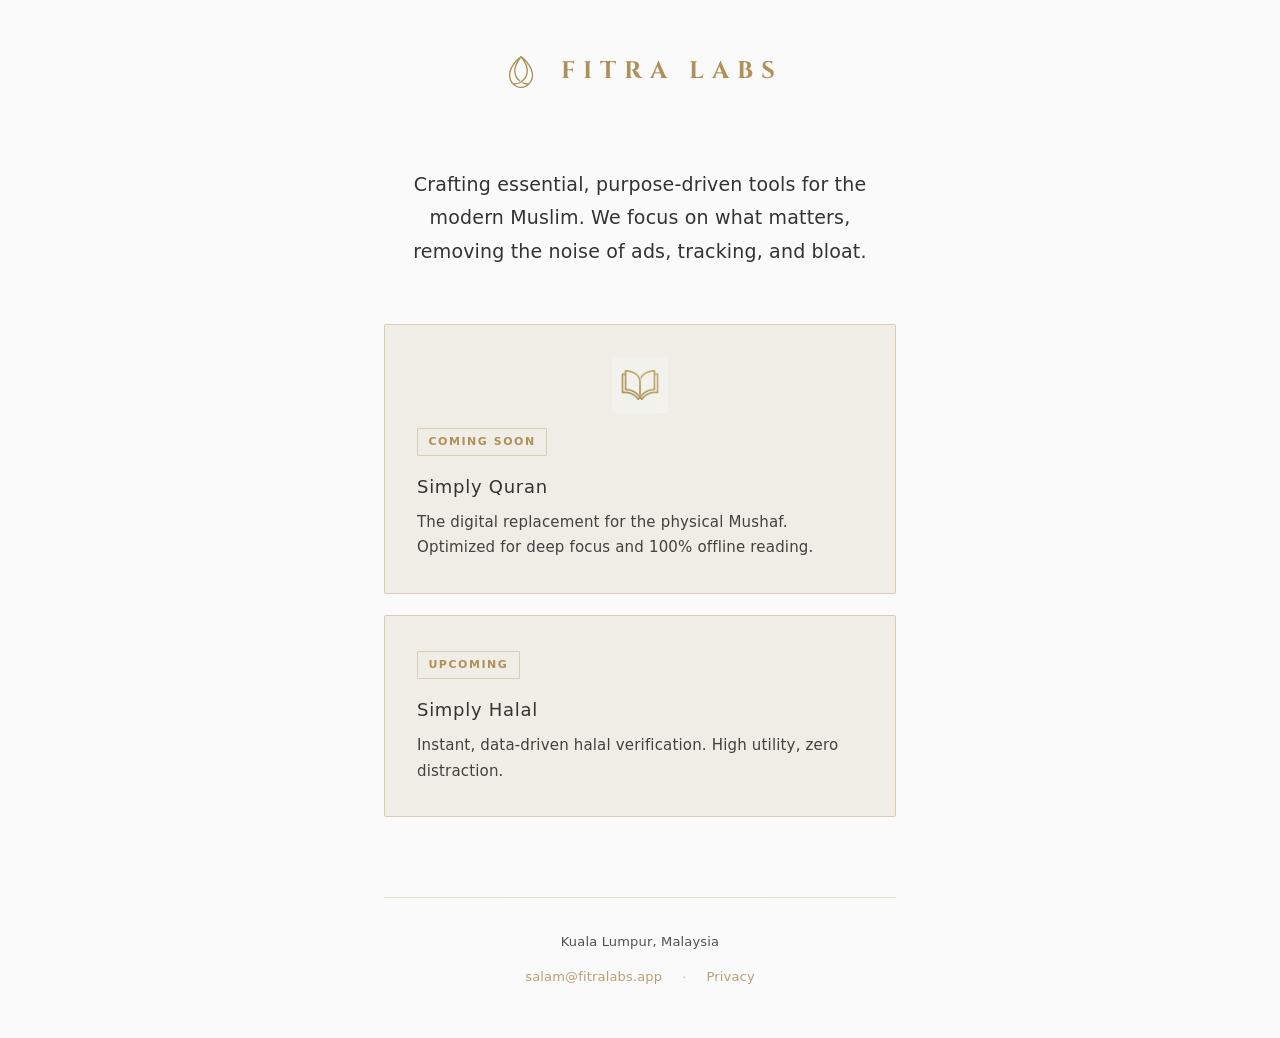
==== index.html @ 6562ee5a "fix(web): point site and favicon at fitra_labs-mark.svg; drop placeholder SQ SVG Simply Quran contin" ====
<!DOCTYPE html>
<html lang="en">
  <head>
    <meta charset="utf-8">
    <meta name="viewport" content="width=device-width, initial-scale=1">
    <meta name="description" content="Fitra Labs — Essential Islamic lifestyle tools. Boutique software studio based in Kuala Lumpur, Malaysia.">
    <title>Fitra Labs</title>
    <link rel="icon" href="assets/fitra_labs-mark.svg" type="image/svg+xml">
    <link rel="icon" href="assets/fitra-labs-mark.png" type="image/png" sizes="any">
    <link rel="preconnect" href="https://fonts.googleapis.com">
    <link rel="preconnect" href="https://fonts.gstatic.com" crossorigin>
    <link href="https://fonts.googleapis.com/css2?family=Cinzel:wght@400;500;600&amp;display=swap" rel="stylesheet">
    <link rel="stylesheet" href="styles.css">
  </head>
  <body>
    <main class="wrap">
      <header class="site-header">
        <h1 class="logo logo--lockup">
          <img class="logo__mark" src="assets/fitra_labs-mark.svg" width="48" height="48" decoding="async" alt="" aria-hidden="true">
          <span class="logo__word">FITRA LABS</span>
        </h1>
      </header>

      <p class="mission">
        Crafting essential, purpose-driven tools for the modern Muslim. We focus on what matters, removing the noise of ads, tracking, and bloat.
      </p>

      <section class="features" aria-label="Apps">
        <article class="feature" aria-labelledby="feature-quran">
          <div class="feature-icon" aria-hidden="true">
            <img src="assets/simply-quran-icon.png" width="56" height="56" decoding="async" alt="">
          </div>
          <span class="badge">Coming Soon</span>
          <h2 id="feature-quran" class="feature-title">Simply Quran</h2>
          <p class="feature-desc">
            The digital replacement for the physical Mushaf. Optimized for deep focus and 100% offline reading.
          </p>
        </article>

        <article class="feature" aria-labelledby="feature-halal">
          <span class="badge">Upcoming</span>
          <h2 id="feature-halal" class="feature-title">Simply Halal</h2>
          <p class="feature-desc">
            Instant, data-driven halal verification. High utility, zero distraction.
          </p>
        </article>
      </section>

      <footer class="site-footer">
        <p class="footer-loc">Kuala Lumpur, Malaysia</p>
        <p class="footer-links">
          <a href="mailto:salam@fitralabs.app">salam@fitralabs.app</a>
          <span aria-hidden="true">·</span>
          <a href="privacy.html">Privacy</a>
        </p>
      </footer>
    </main>
  </body>
</html>
---- styles.css ----
/* Fitra Labs — Zen / minimal, gold accent */
:root {
  --bg: #fafafa;
  --text: #333333;
  --gold: #af9058;
  --gold-muted: rgba(175, 144, 88, 0.35);
  --gold-soft: rgba(175, 144, 88, 0.12);
  --space: clamp(1.5rem, 4vw, 3rem);
}

*,
*::before,
*::after {
  box-sizing: border-box;
}

html {
  font-size: 100%;
  -webkit-text-size-adjust: 100%;
  scroll-behavior: smooth;
}

body {
  margin: 0;
  min-height: 100vh;
  display: flex;
  flex-direction: column;
  background: var(--bg);
  color: var(--text);
  font-family: system-ui, -apple-system, "Segoe UI", Roboto, "Helvetica Neue", Arial, sans-serif;
  font-size: 1.0625rem;
  line-height: 1.65;
  font-weight: 400;
  letter-spacing: 0.01em;
}

a {
  color: var(--gold);
  text-decoration: none;
  border-bottom: 1px solid transparent;
  transition:
    color 0.28s ease,
    border-color 0.28s ease,
    opacity 0.28s ease;
}

a:hover {
  border-bottom-color: var(--gold-muted);
}

a:focus-visible {
  outline: 2px solid var(--gold);
  outline-offset: 3px;
}

.wrap {
  width: 100%;
  max-width: 38rem;
  margin: 0 auto;
  padding: var(--space);
  flex: 1;
  display: flex;
  flex-direction: column;
  justify-content: center;
}

.site-header {
  text-align: center;
  margin-bottom: clamp(2.5rem, 8vw, 4rem);
}

.logo {
  margin: 0;
  font-family: "Cinzel", serif;
  letter-spacing: 8px;
  color: #af9058;
  text-transform: uppercase;
  font-size: 1.5rem;
}

.logo--lockup {
  display: inline-flex;
  align-items: center;
  justify-content: center;
  gap: clamp(0.65rem, 2.5vw, 1rem);
}

.logo__mark {
  flex-shrink: 0;
  width: clamp(2.25rem, 8vw, 3rem);
  height: auto;
  display: block;
}

.logo__word {
  display: block;
}

.feature-icon {
  display: flex;
  justify-content: center;
  margin-bottom: 0.75rem;
}

.feature-icon img {
  display: block;
  width: clamp(3rem, 12vw, 3.5rem);
  height: auto;
}

.mission {
  margin: 0 0 clamp(2.5rem, 7vw, 3.5rem);
  font-size: clamp(1.0625rem, 2.5vw, 1.1875rem);
  line-height: 1.75;
  text-align: center;
  font-weight: 400;
}

.features {
  display: flex;
  flex-direction: column;
  gap: clamp(1rem, 3vw, 1.35rem);
}

.feature {
  border: 1px solid var(--gold-muted);
  background: var(--gold-soft);
  padding: clamp(1.5rem, 4vw, 2rem);
  border-radius: 2px;
  transition: border-color 0.35s ease, box-shadow 0.35s ease;
}

.feature:hover {
  border-color: rgba(175, 144, 88, 0.5);
  box-shadow: 0 12px 40px rgba(51, 51, 51, 0.04);
}

.feature-title {
  margin: 0 0 0.5rem;
  font-size: 1.125rem;
  font-weight: 500;
  letter-spacing: 0.04em;
}

.badge {
  display: inline-block;
  margin-bottom: 1rem;
  padding: 0.25rem 0.65rem;
  font-size: 0.6875rem;
  font-weight: 600;
  letter-spacing: 0.14em;
  text-transform: uppercase;
  color: var(--gold);
  border: 1px solid var(--gold-muted);
  border-radius: 1px;
  transition: background 0.28s ease, border-color 0.28s ease;
}

.feature:hover .badge {
  background: rgba(175, 144, 88, 0.08);
  border-color: rgba(175, 144, 88, 0.45);
}

.feature-desc {
  margin: 0;
  font-size: 0.9375rem;
  line-height: 1.7;
  opacity: 0.92;
}

.site-footer {
  margin-top: clamp(3rem, 10vw, 5rem);
  padding-top: clamp(1.5rem, 4vw, 2rem);
  border-top: 1px solid var(--gold-muted);
  text-align: center;
  font-size: 0.8125rem;
  line-height: 1.8;
  color: var(--text);
  opacity: 0.85;
}

.footer-loc {
  margin: 0 0 0.75rem;
}

.footer-links {
  margin: 0;
  display: flex;
  flex-wrap: wrap;
  gap: 0.5rem 1.25rem;
  justify-content: center;
  align-items: center;
}

.footer-links span {
  opacity: 0.35;
  user-select: none;
}

/* Privacy page */
.page--legal .wrap {
  justify-content: flex-start;
  padding-top: clamp(2rem, 6vw, 3.5rem);
  padding-bottom: clamp(2.5rem, 6vw, 4rem);
  max-width: 40rem;
}

.back {
  display: inline-block;
  margin-bottom: 2rem;
  font-size: 0.8125rem;
  letter-spacing: 0.06em;
  text-transform: uppercase;
}

.legal h1 {
  margin: 0 0 0.25rem;
  font-size: clamp(1.5rem, 4vw, 1.75rem);
  font-weight: 500;
  letter-spacing: 0.02em;
}

.legal .updated {
  margin: 0 0 2rem;
  font-size: 0.8125rem;
  opacity: 0.65;
}

.legal section {
  margin-bottom: 1.75rem;
}

.legal h2 {
  margin: 0 0 0.65rem;
  font-size: 0.9375rem;
  font-weight: 600;
  letter-spacing: 0.02em;
  text-transform: none;
  color: var(--gold);
}

.legal p {
  margin: 0 0 0.85rem;
}

.legal p:last-child {
  margin-bottom: 0;
}

.legal ul {
  margin: 0.5rem 0 0;
  padding-left: 1.25rem;
}

.legal li {
  margin-bottom: 0.35rem;
}
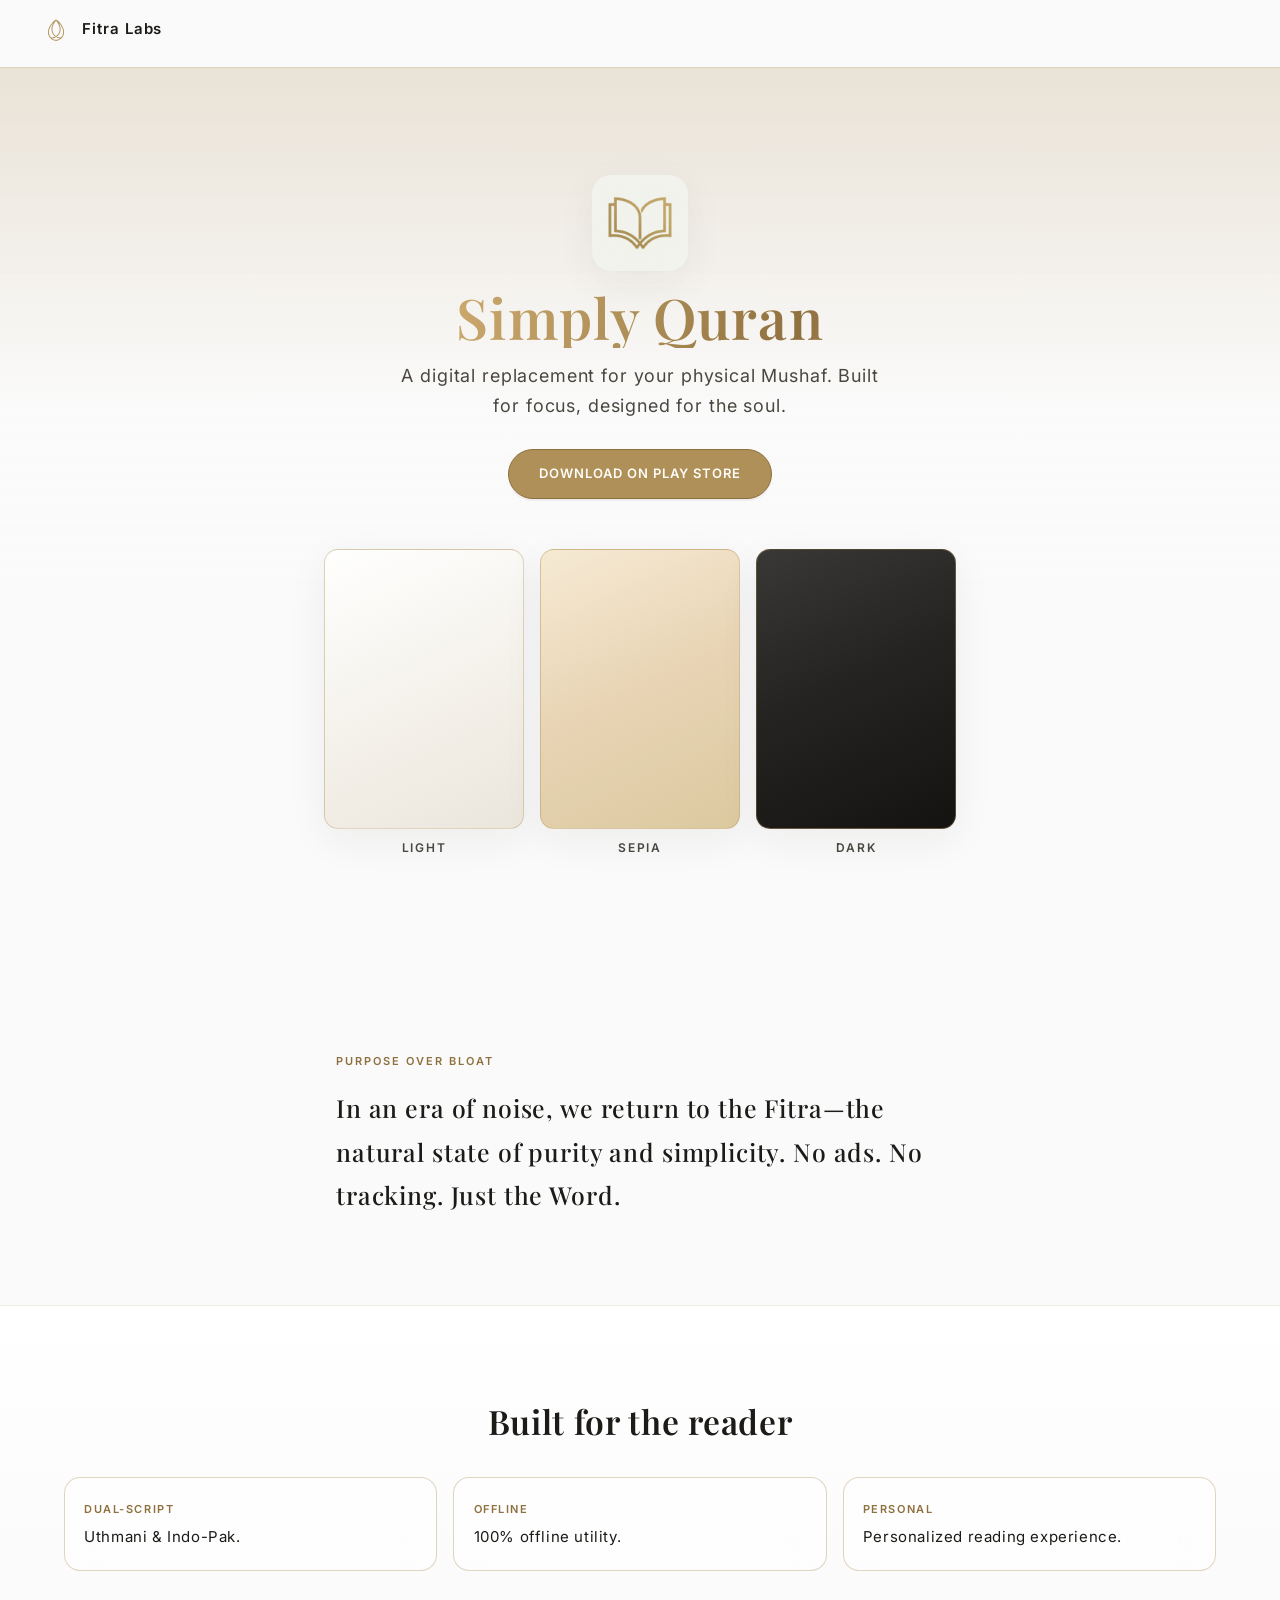
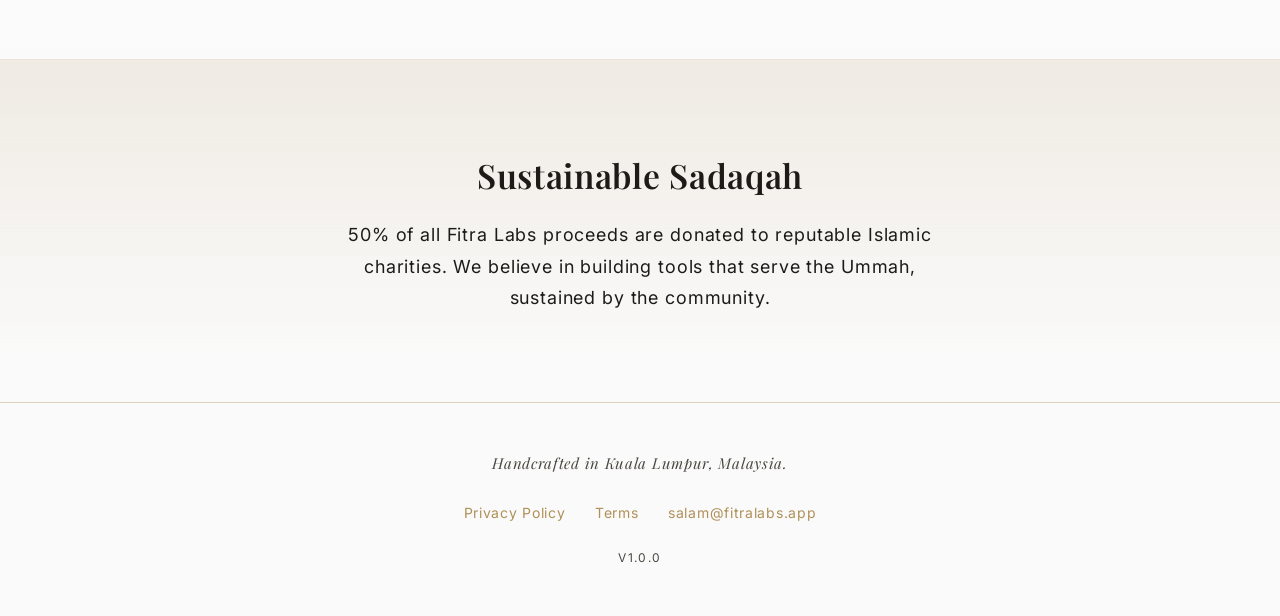
==== commit 87e8f145: "feat(web): boutique homepage per spec and Direction 4 - Hero with gold wash, Playfair gold-leaf titl" ====
--- a/index.html
+++ b/index.html
@@ -3,57 +3,117 @@
   <head>
     <meta charset="utf-8">
     <meta name="viewport" content="width=device-width, initial-scale=1">
-    <meta name="description" content="Fitra Labs — Essential Islamic lifestyle tools. Boutique software studio based in Kuala Lumpur, Malaysia.">
-    <title>Fitra Labs</title>
+    <meta name="description" content="Simply Quran by Fitra Labs — a digital Mushaf built for focus. Boutique studio, Kuala Lumpur. Sustainable Sadaqah: 50% to charity.">
+    <title>Fitra Labs — Simply Quran</title>
     <link rel="icon" href="assets/fitra_labs-mark.svg" type="image/svg+xml">
     <link rel="icon" href="assets/fitra-labs-mark.png" type="image/png" sizes="any">
     <link rel="preconnect" href="https://fonts.googleapis.com">
     <link rel="preconnect" href="https://fonts.gstatic.com" crossorigin>
-    <link href="https://fonts.googleapis.com/css2?family=Cinzel:wght@400;500;600&amp;display=swap" rel="stylesheet">
+    <link href="https://fonts.googleapis.com/css2?family=Inter:wght@400;500;600&amp;family=Playfair+Display:ital,wght@0,500;0,600;1,500&amp;display=swap" rel="stylesheet">
     <link rel="stylesheet" href="styles.css">
   </head>
-  <body>
-    <main class="wrap">
-      <header class="site-header">
-        <h1 class="logo logo--lockup">
-          <img class="logo__mark" src="assets/fitra_labs-mark.svg" width="48" height="48" decoding="async" alt="" aria-hidden="true">
-          <span class="logo__word">FITRA LABS</span>
-        </h1>
-      </header>
+  <body class="page--home">
+    <a class="skip-link" href="#main">Skip to main content</a>
 
-      <p class="mission">
-        Crafting essential, purpose-driven tools for the modern Muslim. We focus on what matters, removing the noise of ads, tracking, and bloat.
-      </p>
+    <header class="masthead">
+      <a class="masthead__brand" href="index.html" aria-label="Fitra Labs home">
+        <img class="masthead__mark" src="assets/fitra_labs-mark.svg" width="36" height="36" decoding="async" alt="">
+        <span class="masthead__name">Fitra Labs</span>
+      </a>
+    </header>
 
-      <section class="features" aria-label="Apps">
-        <article class="feature" aria-labelledby="feature-quran">
-          <div class="feature-icon" aria-hidden="true">
-            <img src="assets/simply-quran-icon.png" width="56" height="56" decoding="async" alt="">
+    <main id="main">
+      <!-- Direction 4: proof band — manuscript field + early gallery + solid CTA -->
+      <section class="hero proof-band" aria-labelledby="hero-title">
+        <div class="hero__inner">
+          <img
+            class="hero__icon"
+            src="assets/simply-quran-icon.png"
+            width="96"
+            height="96"
+            decoding="async"
+            alt="Simply Quran app icon"
+          >
+          <h1 id="hero-title" class="hero__title">Simply Quran</h1>
+          <p class="hero__lede">
+            A digital replacement for your physical Mushaf. Built for focus, designed for the soul.
+          </p>
+          <!-- Replace href with your Play Console listing when published -->
+          <a
+            class="btn btn--primary"
+            href="https://play.google.com/store/search?q=Simply%20Quran%20Fitra%20Labs&amp;c=apps"
+            target="_blank"
+            rel="noopener noreferrer"
+          >Download on Play Store</a>
+
+          <div class="gallery" aria-label="Reading themes">
+            <div class="gallery__track">
+              <figure class="gallery__card">
+                <div class="gallery__shot gallery__shot--light" role="img" aria-label="Manuscript preview, light theme"></div>
+                <figcaption class="gallery__cap">Light</figcaption>
+              </figure>
+              <figure class="gallery__card">
+                <div class="gallery__shot gallery__shot--sepia" role="img" aria-label="Manuscript preview, sepia theme"></div>
+                <figcaption class="gallery__cap">Sepia</figcaption>
+              </figure>
+              <figure class="gallery__card">
+                <div class="gallery__shot gallery__shot--dark" role="img" aria-label="Manuscript preview, dark theme"></div>
+                <figcaption class="gallery__cap">Dark</figcaption>
+              </figure>
+            </div>
           </div>
-          <span class="badge">Coming Soon</span>
-          <h2 id="feature-quran" class="feature-title">Simply Quran</h2>
-          <p class="feature-desc">
-            The digital replacement for the physical Mushaf. Optimized for deep focus and 100% offline reading.
-          </p>
-        </article>
-
-        <article class="feature" aria-labelledby="feature-halal">
-          <span class="badge">Upcoming</span>
-          <h2 id="feature-halal" class="feature-title">Simply Halal</h2>
-          <p class="feature-desc">
-            Instant, data-driven halal verification. High utility, zero distraction.
-          </p>
-        </article>
+        </div>
       </section>
 
-      <footer class="site-footer">
-        <p class="footer-loc">Kuala Lumpur, Malaysia</p>
-        <p class="footer-links">
-          <a href="mailto:salam@fitralabs.app">salam@fitralabs.app</a>
-          <span aria-hidden="true">·</span>
-          <a href="privacy.html">Privacy</a>
-        </p>
-      </footer>
+      <section class="section section--manifesto" aria-labelledby="manifesto-heading">
+        <div class="section__inner section__inner--narrow">
+          <h2 id="manifesto-heading" class="section__label">Purpose over bloat</h2>
+          <p class="manifesto__text">
+            In an era of noise, we return to the Fitra—the natural state of purity and simplicity. No ads. No tracking. Just the Word.
+          </p>
+        </div>
+      </section>
+
+      <section class="section section--highlights" aria-labelledby="highlights-heading">
+        <div class="section__inner">
+          <h2 id="highlights-heading" class="section__title">Built for the reader</h2>
+          <ul class="highlights">
+            <li class="highlights__item">
+              <span class="highlights__glass">Dual-script</span>
+              <span class="highlights__text">Uthmani &amp; Indo-Pak.</span>
+            </li>
+            <li class="highlights__item">
+              <span class="highlights__glass">Offline</span>
+              <span class="highlights__text">100% offline utility.</span>
+            </li>
+            <li class="highlights__item">
+              <span class="highlights__glass">Personal</span>
+              <span class="highlights__text">Personalized reading experience.</span>
+            </li>
+          </ul>
+        </div>
+      </section>
+
+      <section class="section section--sadaqah" aria-labelledby="sadaqah-heading">
+        <div class="section__inner section__inner--narrow">
+          <h2 id="sadaqah-heading" class="section__title section__title--light">Sustainable Sadaqah</h2>
+          <p class="sadaqah__text">
+            50% of all Fitra Labs proceeds are donated to reputable Islamic charities. We believe in building tools that serve the Ummah, sustained by the community.
+          </p>
+        </div>
+      </section>
     </main>
+
+    <footer class="site-footer">
+      <p class="footer__sanad">Handcrafted in Kuala Lumpur, Malaysia.</p>
+      <nav class="footer__nav" aria-label="Legal and contact">
+        <ul class="footer__links">
+          <li><a href="privacy.html">Privacy Policy</a></li>
+          <li><a href="terms.html">Terms</a></li>
+          <li><a href="mailto:salam@fitralabs.app">salam@fitralabs.app</a></li>
+        </ul>
+      </nav>
+      <p class="footer__version" aria-label="Site version">v1.0.0</p>
+    </footer>
   </body>
 </html>
--- a/styles.css
+++ b/styles.css
@@ -1,11 +1,14 @@
-/* Fitra Labs — Zen / minimal, gold accent */
+/* Fitra Labs — boutique homepage (spec + Direction 4 gallery-forward) */
 :root {
-  --bg: #fafafa;
-  --text: #333333;
+  --paper: #fafafa;
   --gold: #af9058;
-  --gold-muted: rgba(175, 144, 88, 0.35);
-  --gold-soft: rgba(175, 144, 88, 0.12);
-  --space: clamp(1.5rem, 4vw, 3rem);
+  --gold-deep: #8f703f;
+  --gold-highlight: #d4b57a;
+  --ink: #1c1b18;
+  --ink-muted: #4a4740;
+  --gold-line: rgba(175, 144, 88, 0.38);
+  --gold-soft: rgba(175, 144, 88, 0.14);
+  --shadow-soft: 0 12px 40px rgba(28, 27, 24, 0.06);
 }
 
 *,
@@ -20,18 +23,28 @@
   scroll-behavior: smooth;
 }
 
+@media (prefers-reduced-motion: reduce) {
+  html {
+    scroll-behavior: auto;
+  }
+}
+
 body {
   margin: 0;
   min-height: 100vh;
   display: flex;
   flex-direction: column;
-  background: var(--bg);
-  color: var(--text);
-  font-family: system-ui, -apple-system, "Segoe UI", Roboto, "Helvetica Neue", Arial, sans-serif;
+  background: var(--paper);
+  color: var(--ink);
+  font-family: Inter, system-ui, -apple-system, "Segoe UI", Roboto, "Helvetica Neue", Arial, sans-serif;
   font-size: 1.0625rem;
   line-height: 1.65;
   font-weight: 400;
-  letter-spacing: 0.01em;
+  letter-spacing: 0.05em;
+}
+
+.page--home {
+  letter-spacing: 0.05em;
 }
 
 a {
@@ -39,13 +52,12 @@
   text-decoration: none;
   border-bottom: 1px solid transparent;
   transition:
-    color 0.28s ease,
-    border-color 0.28s ease,
-    opacity 0.28s ease;
+    color 0.2s ease,
+    border-color 0.2s ease;
 }
 
 a:hover {
-  border-bottom-color: var(--gold-muted);
+  border-bottom-color: var(--gold-line);
 }
 
 a:focus-visible {
@@ -53,177 +65,487 @@
   outline-offset: 3px;
 }
 
-.wrap {
+.skip-link {
+  position: absolute;
+  left: 1rem;
+  top: -100px;
+  z-index: 200;
+  padding: 0.55rem 1rem;
+  background: var(--ink);
+  color: var(--paper);
+  font-size: 0.875rem;
+  font-weight: 600;
+  letter-spacing: 0.06em;
+  border-radius: 6px;
+}
+
+.skip-link:focus {
+  top: 1rem;
+}
+
+/* —— Masthead —— */
+.masthead {
+  flex-shrink: 0;
+  padding: 0.85rem clamp(1.25rem, 4vw, 2.5rem);
+  border-bottom: 1px solid var(--gold-line);
+  background: rgba(250, 250, 250, 0.94);
+}
+
+@supports (backdrop-filter: blur(8px)) {
+  .masthead {
+    backdrop-filter: blur(10px);
+  }
+}
+
+.masthead__brand {
+  display: inline-flex;
+  align-items: center;
+  gap: 0.65rem;
+  color: var(--ink);
+  font-weight: 600;
+  font-size: 0.9375rem;
+  letter-spacing: 0.06em;
+  border-bottom: none;
+}
+
+.masthead__brand:hover {
+  color: var(--gold-deep);
+  border-bottom: none;
+}
+
+.masthead__mark {
+  display: block;
+  width: 2rem;
+  height: auto;
+}
+
+/* —— Main (home) —— */
+.page--home main {
+  flex: 1;
+}
+
+/* —— Hero / proof band —— */
+.hero {
+  position: relative;
+  min-height: min(100dvh, 56rem);
+  display: flex;
+  align-items: center;
+  justify-content: center;
+  padding: clamp(2rem, 6vw, 3.5rem) clamp(1.25rem, 4vw, 2rem) clamp(2.5rem, 5vw, 3.5rem);
+  background: linear-gradient(
+    180deg,
+    rgba(175, 144, 88, 0.22) 0%,
+    rgba(250, 250, 250, 0.96) 38%,
+    var(--paper) 58%
+  );
+}
+
+.hero__inner {
   width: 100%;
-  max-width: 38rem;
+  max-width: 42rem;
   margin: 0 auto;
-  padding: var(--space);
-  flex: 1;
-  display: flex;
-  flex-direction: column;
-  justify-content: center;
-}
-
-.site-header {
   text-align: center;
-  margin-bottom: clamp(2.5rem, 8vw, 4rem);
-}
-
-.logo {
-  margin: 0;
-  font-family: "Cinzel", serif;
-  letter-spacing: 8px;
-  color: #af9058;
-  text-transform: uppercase;
-  font-size: 1.5rem;
-}
-
-.logo--lockup {
+}
+
+.hero__icon {
+  display: block;
+  margin: 0 auto;
+  width: clamp(4.5rem, 18vw, 6rem);
+  height: auto;
+  border-radius: 1.25rem;
+  box-shadow: var(--shadow-soft);
+}
+
+.hero__title {
+  margin: 1rem 0 0.85rem;
+  font-family: "Playfair Display", Georgia, serif;
+  font-weight: 600;
+  font-size: clamp(2.35rem, 7.5vw, 3.5rem);
+  line-height: 1.08;
+  letter-spacing: 0.02em;
+  background: linear-gradient(
+    105deg,
+    var(--gold-highlight) 0%,
+    #c9a66b 24%,
+    var(--gold) 48%,
+    var(--gold-deep) 74%,
+    var(--gold-highlight) 100%
+  );
+  -webkit-background-clip: text;
+  background-clip: text;
+  color: transparent;
+}
+
+@supports not ((-webkit-background-clip: text) or (background-clip: text)) {
+  .hero__title {
+    color: var(--gold);
+    background: none;
+    -webkit-text-fill-color: var(--gold);
+  }
+}
+
+.hero__lede {
+  margin: 0 auto 1.75rem;
+  max-width: 30rem;
+  font-size: clamp(1rem, 2.4vw, 1.125rem);
+  line-height: 1.65;
+  color: var(--ink-muted);
+}
+
+.btn {
   display: inline-flex;
   align-items: center;
   justify-content: center;
-  gap: clamp(0.65rem, 2.5vw, 1rem);
-}
-
-.logo__mark {
-  flex-shrink: 0;
-  width: clamp(2.25rem, 8vw, 3rem);
-  height: auto;
-  display: block;
-}
-
-.logo__word {
-  display: block;
-}
-
-.feature-icon {
-  display: flex;
-  justify-content: center;
-  margin-bottom: 0.75rem;
-}
-
-.feature-icon img {
-  display: block;
-  width: clamp(3rem, 12vw, 3.5rem);
-  height: auto;
-}
-
-.mission {
-  margin: 0 0 clamp(2.5rem, 7vw, 3.5rem);
-  font-size: clamp(1.0625rem, 2.5vw, 1.1875rem);
+  min-height: 48px;
+  padding: 0.85rem 1.85rem;
+  border-radius: 999px;
+  font-weight: 600;
+  font-size: 0.8125rem;
+  letter-spacing: 0.08em;
+  text-transform: uppercase;
+  border-bottom: none;
+}
+
+.btn:hover {
+  border-bottom: none;
+}
+
+.btn--primary {
+  background: var(--gold);
+  color: #fffdf9;
+  border: 1px solid var(--gold-deep);
+  box-shadow: 0 2px 0 rgba(28, 27, 24, 0.06);
+}
+
+.btn--primary:hover {
+  filter: brightness(1.04);
+  border-bottom: none;
+}
+
+.btn--primary:focus-visible {
+  outline: 3px solid var(--ink);
+  outline-offset: 3px;
+}
+
+@media (prefers-reduced-motion: no-preference) {
+  .hero__inner > * {
+    animation: hero-rise 0.75s ease backwards;
+  }
+
+  .hero__inner > *:nth-child(1) {
+    animation-delay: 0.04s;
+  }
+  .hero__inner > *:nth-child(2) {
+    animation-delay: 0.1s;
+  }
+  .hero__inner > *:nth-child(3) {
+    animation-delay: 0.16s;
+  }
+  .hero__inner > *:nth-child(4) {
+    animation-delay: 0.22s;
+  }
+  .hero__inner > *:nth-child(5) {
+    animation-delay: 0.28s;
+  }
+}
+
+@keyframes hero-rise {
+  from {
+    opacity: 0;
+    transform: translateY(12px);
+  }
+  to {
+    opacity: 1;
+    transform: translateY(0);
+  }
+}
+
+@media (prefers-reduced-motion: reduce) {
+  .hero__inner > * {
+    animation: none !important;
+  }
+}
+
+/* —— Gallery —— */
+.gallery {
+  margin-top: clamp(2rem, 5vw, 2.75rem);
+  text-align: left;
+}
+
+.gallery__track {
+  display: flex;
+  gap: 1rem;
+  overflow-x: auto;
+  padding: 0.35rem 0 0.75rem;
+  margin: 0 -0.25rem;
+  scroll-snap-type: x mandatory;
+  -webkit-overflow-scrolling: touch;
+}
+
+.gallery__card {
+  flex: 0 0 auto;
+  scroll-snap-align: start;
+  width: min(14rem, 72vw);
+  margin: 0;
+}
+
+@media (min-width: 720px) {
+  .gallery__track {
+    justify-content: center;
+    overflow: visible;
+    flex-wrap: wrap;
+    margin: 0;
+    padding-bottom: 0;
+  }
+
+  .gallery__card {
+    width: min(12.5rem, 30%);
+  }
+}
+
+.gallery__shot {
+  height: min(17.5rem, 52vw);
+  border-radius: 14px;
+  border: 1px solid var(--gold-line);
+  box-shadow: var(--shadow-soft);
+}
+
+.gallery__shot--light {
+  background: linear-gradient(155deg, #ffffff 0%, #f4f1ea 55%, #ebe6dc 100%);
+}
+
+.gallery__shot--sepia {
+  background: linear-gradient(155deg, #f6ead4 0%, #e8d4b4 50%, #dcc9a0 100%);
+}
+
+.gallery__shot--dark {
+  background: linear-gradient(155deg, #3a3836 0%, #252422 45%, #141312 100%);
+}
+
+.gallery__cap {
+  margin-top: 0.55rem;
+  font-size: 0.75rem;
+  font-weight: 600;
+  letter-spacing: 0.14em;
+  text-transform: uppercase;
+  color: var(--ink-muted);
+  text-align: center;
+}
+
+/* —— Sections —— */
+.section {
+  padding: clamp(3rem, 9vw, 5.5rem) clamp(1.25rem, 4vw, 2.5rem);
+}
+
+.section__inner {
+  max-width: 72rem;
+  margin: 0 auto;
+}
+
+.section__inner--narrow {
+  max-width: 38rem;
+}
+
+.section--manifesto {
+  background: var(--paper);
+}
+
+.section__label {
+  margin: 0 0 1rem;
+  font-size: 0.6875rem;
+  font-weight: 600;
+  letter-spacing: 0.18em;
+  text-transform: uppercase;
+  color: var(--gold-deep);
+}
+
+.manifesto__text {
+  margin: 0;
+  font-family: "Playfair Display", Georgia, serif;
+  font-size: clamp(1.2rem, 3.2vw, 1.55rem);
+  line-height: 1.75;
+  font-weight: 500;
+  color: var(--ink);
+}
+
+.section--highlights {
+  background: linear-gradient(180deg, #ffffff 0%, var(--paper) 100%);
+  border-top: 1px solid rgba(175, 144, 88, 0.15);
+}
+
+.section__title {
+  margin: 0 0 1.75rem;
+  font-family: "Playfair Display", Georgia, serif;
+  font-size: clamp(1.65rem, 4vw, 2.1rem);
+  font-weight: 600;
+  letter-spacing: 0.02em;
+  text-align: center;
+  color: var(--ink);
+}
+
+.highlights {
+  list-style: none;
+  margin: 0;
+  padding: 0;
+  display: grid;
+  gap: 1rem;
+}
+
+@media (min-width: 720px) {
+  .highlights {
+    grid-template-columns: repeat(3, 1fr);
+  }
+}
+
+.highlights__item {
+  display: flex;
+  flex-direction: column;
+  gap: 0.45rem;
+  padding: 1.35rem 1.2rem;
+  border-radius: 16px;
+  border: 1px solid var(--gold-line);
+  background: rgba(255, 255, 255, 0.55);
+}
+
+@supports (backdrop-filter: blur(12px)) {
+  .highlights__item {
+    backdrop-filter: blur(14px);
+  }
+}
+
+@supports not (backdrop-filter: blur(12px)) {
+  .highlights__item {
+    background: #ffffff;
+  }
+}
+
+.highlights__glass {
+  font-size: 0.6875rem;
+  font-weight: 600;
+  letter-spacing: 0.14em;
+  text-transform: uppercase;
+  color: var(--gold-deep);
+}
+
+.highlights__text {
+  font-size: 0.9375rem;
+  line-height: 1.55;
+  letter-spacing: 0.04em;
+  color: var(--ink);
+}
+
+.section--sadaqah {
+  background: linear-gradient(180deg, var(--gold-soft) 0%, rgba(250, 250, 250, 1) 88%);
+  border-top: 1px solid rgba(175, 144, 88, 0.2);
+}
+
+.sadaqah__text {
+  margin: 0;
+  font-size: clamp(1rem, 2.4vw, 1.125rem);
   line-height: 1.75;
   text-align: center;
-  font-weight: 400;
-}
-
-.features {
-  display: flex;
-  flex-direction: column;
-  gap: clamp(1rem, 3vw, 1.35rem);
-}
-
-.feature {
-  border: 1px solid var(--gold-muted);
-  background: var(--gold-soft);
-  padding: clamp(1.5rem, 4vw, 2rem);
-  border-radius: 2px;
-  transition: border-color 0.35s ease, box-shadow 0.35s ease;
-}
-
-.feature:hover {
-  border-color: rgba(175, 144, 88, 0.5);
-  box-shadow: 0 12px 40px rgba(51, 51, 51, 0.04);
-}
-
-.feature-title {
-  margin: 0 0 0.5rem;
-  font-size: 1.125rem;
-  font-weight: 500;
-  letter-spacing: 0.04em;
-}
-
-.badge {
-  display: inline-block;
+  color: var(--ink);
+}
+
+.section--sadaqah .section__title {
   margin-bottom: 1rem;
-  padding: 0.25rem 0.65rem;
-  font-size: 0.6875rem;
-  font-weight: 600;
-  letter-spacing: 0.14em;
-  text-transform: uppercase;
-  color: var(--gold);
-  border: 1px solid var(--gold-muted);
-  border-radius: 1px;
-  transition: background 0.28s ease, border-color 0.28s ease;
-}
-
-.feature:hover .badge {
-  background: rgba(175, 144, 88, 0.08);
-  border-color: rgba(175, 144, 88, 0.45);
-}
-
-.feature-desc {
-  margin: 0;
+}
+
+/* —— Footer (home + legal) —— */
+.site-footer {
+  flex-shrink: 0;
+  padding: clamp(2.25rem, 5vw, 3rem) clamp(1.25rem, 4vw, 2.5rem);
+  text-align: center;
+  border-top: 1px solid var(--gold-line);
+  background: var(--paper);
+  font-size: 0.875rem;
+  letter-spacing: 0.05em;
+}
+
+.footer__sanad {
+  margin: 0 0 1rem;
+  font-family: "Playfair Display", Georgia, serif;
+  font-style: italic;
   font-size: 0.9375rem;
-  line-height: 1.7;
-  opacity: 0.92;
-}
-
-.site-footer {
-  margin-top: clamp(3rem, 10vw, 5rem);
-  padding-top: clamp(1.5rem, 4vw, 2rem);
-  border-top: 1px solid var(--gold-muted);
-  text-align: center;
-  font-size: 0.8125rem;
-  line-height: 1.8;
-  color: var(--text);
-  opacity: 0.85;
-}
-
-.footer-loc {
-  margin: 0 0 0.75rem;
-}
-
-.footer-links {
-  margin: 0;
+  color: var(--ink-muted);
+}
+
+.footer__nav {
+  margin-bottom: 0.75rem;
+}
+
+.footer__links {
+  list-style: none;
+  margin: 0;
+  padding: 0;
   display: flex;
   flex-wrap: wrap;
-  gap: 0.5rem 1.25rem;
   justify-content: center;
   align-items: center;
-}
-
-.footer-links span {
-  opacity: 0.35;
-  user-select: none;
-}
-
-/* Privacy page */
-.page--legal .wrap {
-  justify-content: flex-start;
-  padding-top: clamp(2rem, 6vw, 3.5rem);
-  padding-bottom: clamp(2.5rem, 6vw, 4rem);
+  gap: 0.5rem 1.35rem;
+}
+
+.footer__links a {
+  display: inline-block;
+  min-height: 44px;
+  line-height: 44px;
+  padding: 0 0.25rem;
+}
+
+.footer__version {
+  margin: 0;
+  font-size: 0.75rem;
+  letter-spacing: 0.12em;
+  text-transform: uppercase;
+  color: var(--ink-muted);
+}
+
+.site-footer--legal {
+  margin-top: 2.5rem;
+  padding-top: 2rem;
+}
+
+/* —— Legal pages —— */
+.page--legal {
+  min-height: 100vh;
+  display: flex;
+  flex-direction: column;
+  letter-spacing: 0.04em;
+}
+
+.wrap--legal {
+  width: 100%;
   max-width: 40rem;
+  margin: 0 auto;
+  padding: clamp(2rem, 5vw, 3rem) clamp(1.25rem, 4vw, 2rem) clamp(2.5rem, 6vw, 4rem);
+  flex: 1;
+  display: flex;
+  flex-direction: column;
 }
 
 .back {
   display: inline-block;
   margin-bottom: 2rem;
-  font-size: 0.8125rem;
-  letter-spacing: 0.06em;
+  font-size: 0.75rem;
+  font-weight: 600;
+  letter-spacing: 0.12em;
   text-transform: uppercase;
+  color: var(--gold-deep);
 }
 
 .legal h1 {
   margin: 0 0 0.25rem;
-  font-size: clamp(1.5rem, 4vw, 1.75rem);
-  font-weight: 500;
+  font-family: "Playfair Display", Georgia, serif;
+  font-size: clamp(1.5rem, 4vw, 1.85rem);
+  font-weight: 600;
   letter-spacing: 0.02em;
+  color: var(--ink);
 }
 
 .legal .updated {
   margin: 0 0 2rem;
   font-size: 0.8125rem;
-  opacity: 0.65;
+  color: var(--ink-muted);
 }
 
 .legal section {
@@ -235,12 +557,12 @@
   font-size: 0.9375rem;
   font-weight: 600;
   letter-spacing: 0.02em;
-  text-transform: none;
-  color: var(--gold);
+  color: var(--gold-deep);
 }
 
 .legal p {
   margin: 0 0 0.85rem;
+  color: var(--ink);
 }
 
 .legal p:last-child {
@@ -255,3 +577,9 @@
 .legal li {
   margin-bottom: 0.35rem;
 }
+
+.footer__links a[aria-current="page"] {
+  font-weight: 600;
+  color: var(--ink);
+  border-bottom: 1px solid var(--gold);
+}
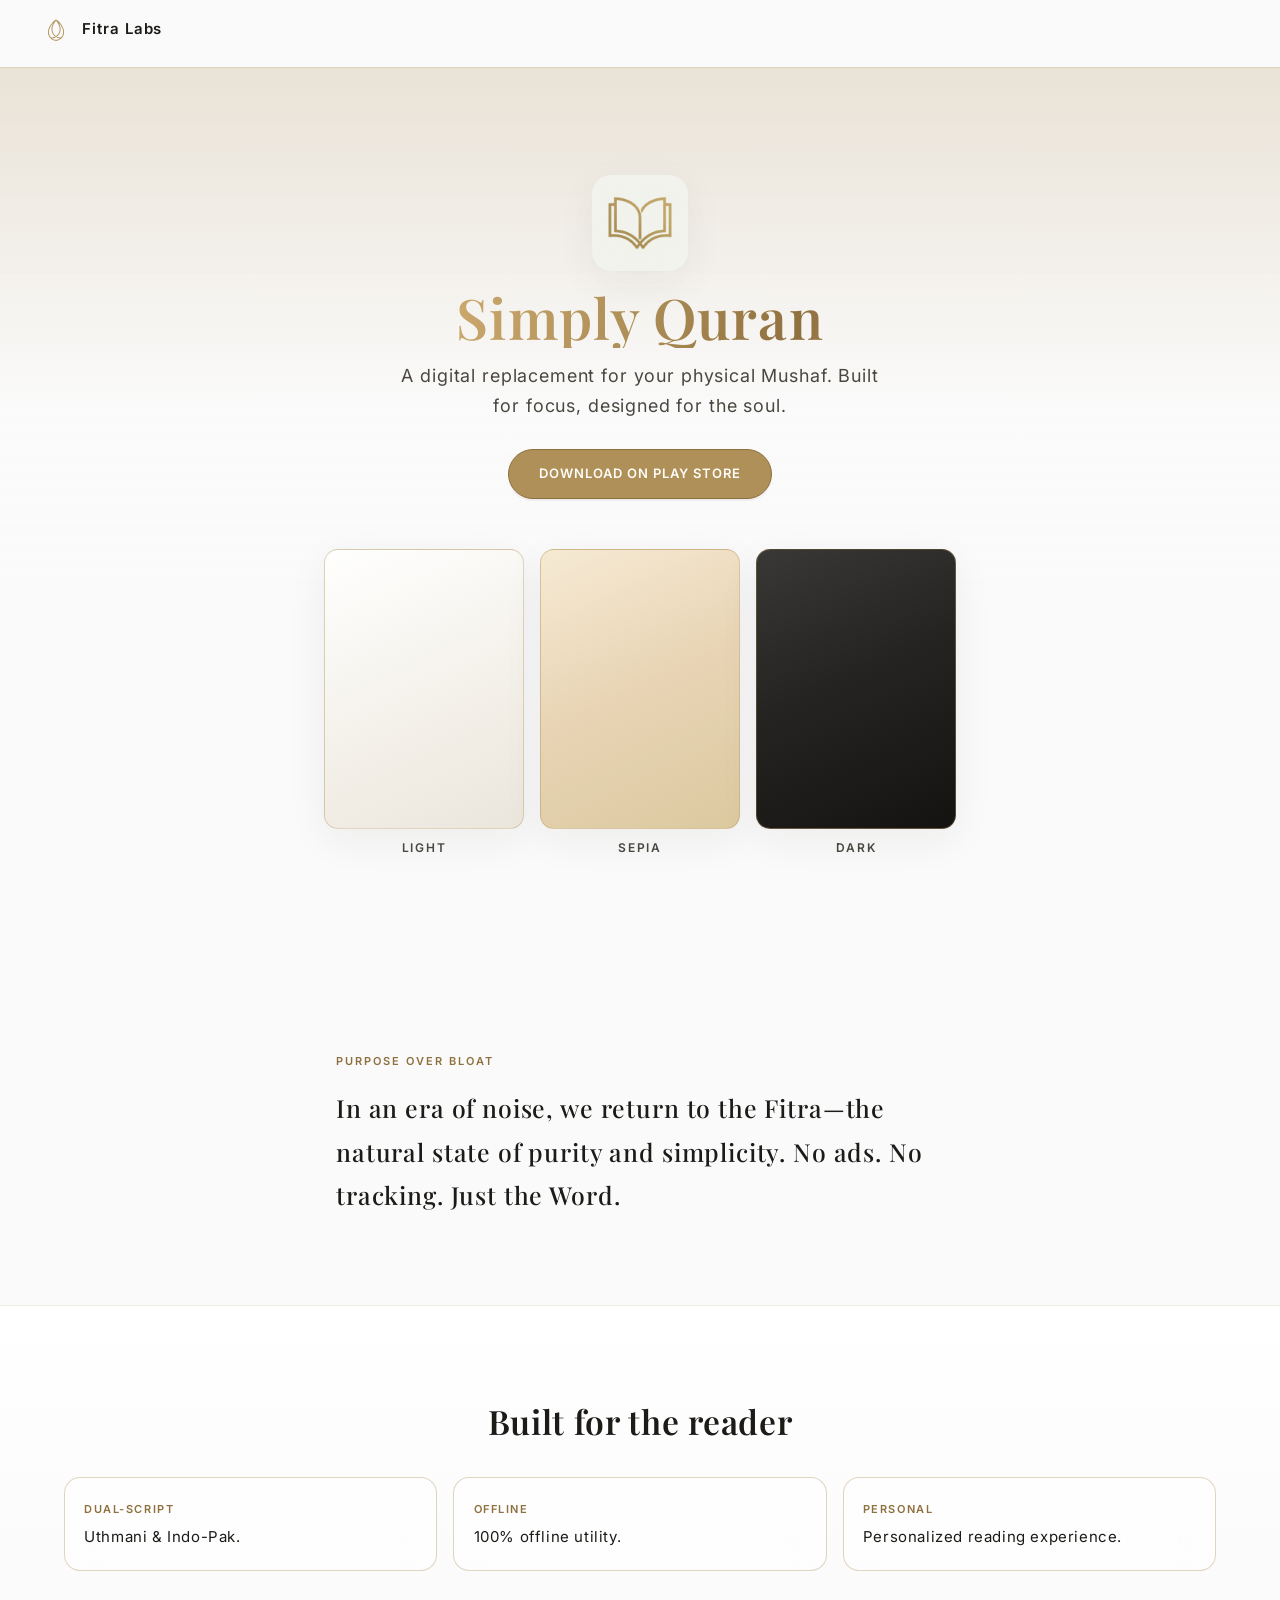
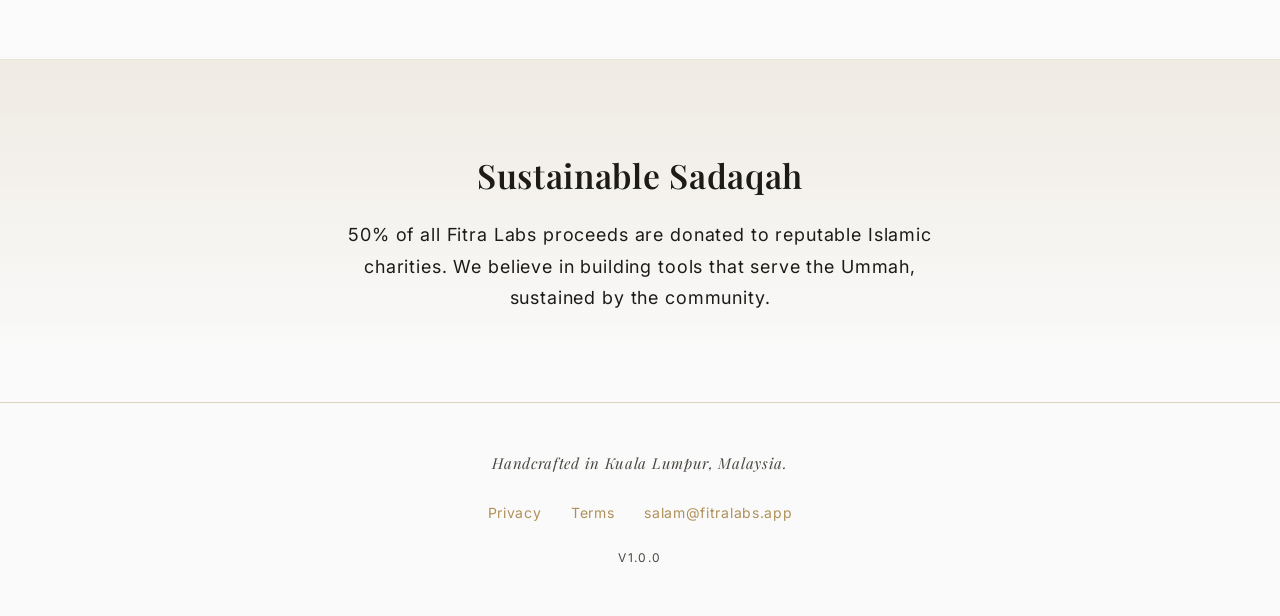
==== commit f9d94c7f: "fix(web): add Home to legal footers; shorten Privacy link label on home Made-with: Cursor" ====
--- a/index.html
+++ b/index.html
@@ -106,13 +106,13 @@
 
     <footer class="site-footer">
       <p class="footer__sanad">Handcrafted in Kuala Lumpur, Malaysia.</p>
-      <nav class="footer__nav" aria-label="Legal and contact">
-        <ul class="footer__links">
-          <li><a href="privacy.html">Privacy Policy</a></li>
-          <li><a href="terms.html">Terms</a></li>
-          <li><a href="mailto:salam@fitralabs.app">salam@fitralabs.app</a></li>
-        </ul>
-      </nav>
+        <nav class="footer__nav" aria-label="Legal and contact">
+          <ul class="footer__links">
+            <li><a href="privacy.html">Privacy</a></li>
+            <li><a href="terms.html">Terms</a></li>
+            <li><a href="mailto:salam@fitralabs.app">salam@fitralabs.app</a></li>
+          </ul>
+        </nav>
       <p class="footer__version" aria-label="Site version">v1.0.0</p>
     </footer>
   </body>
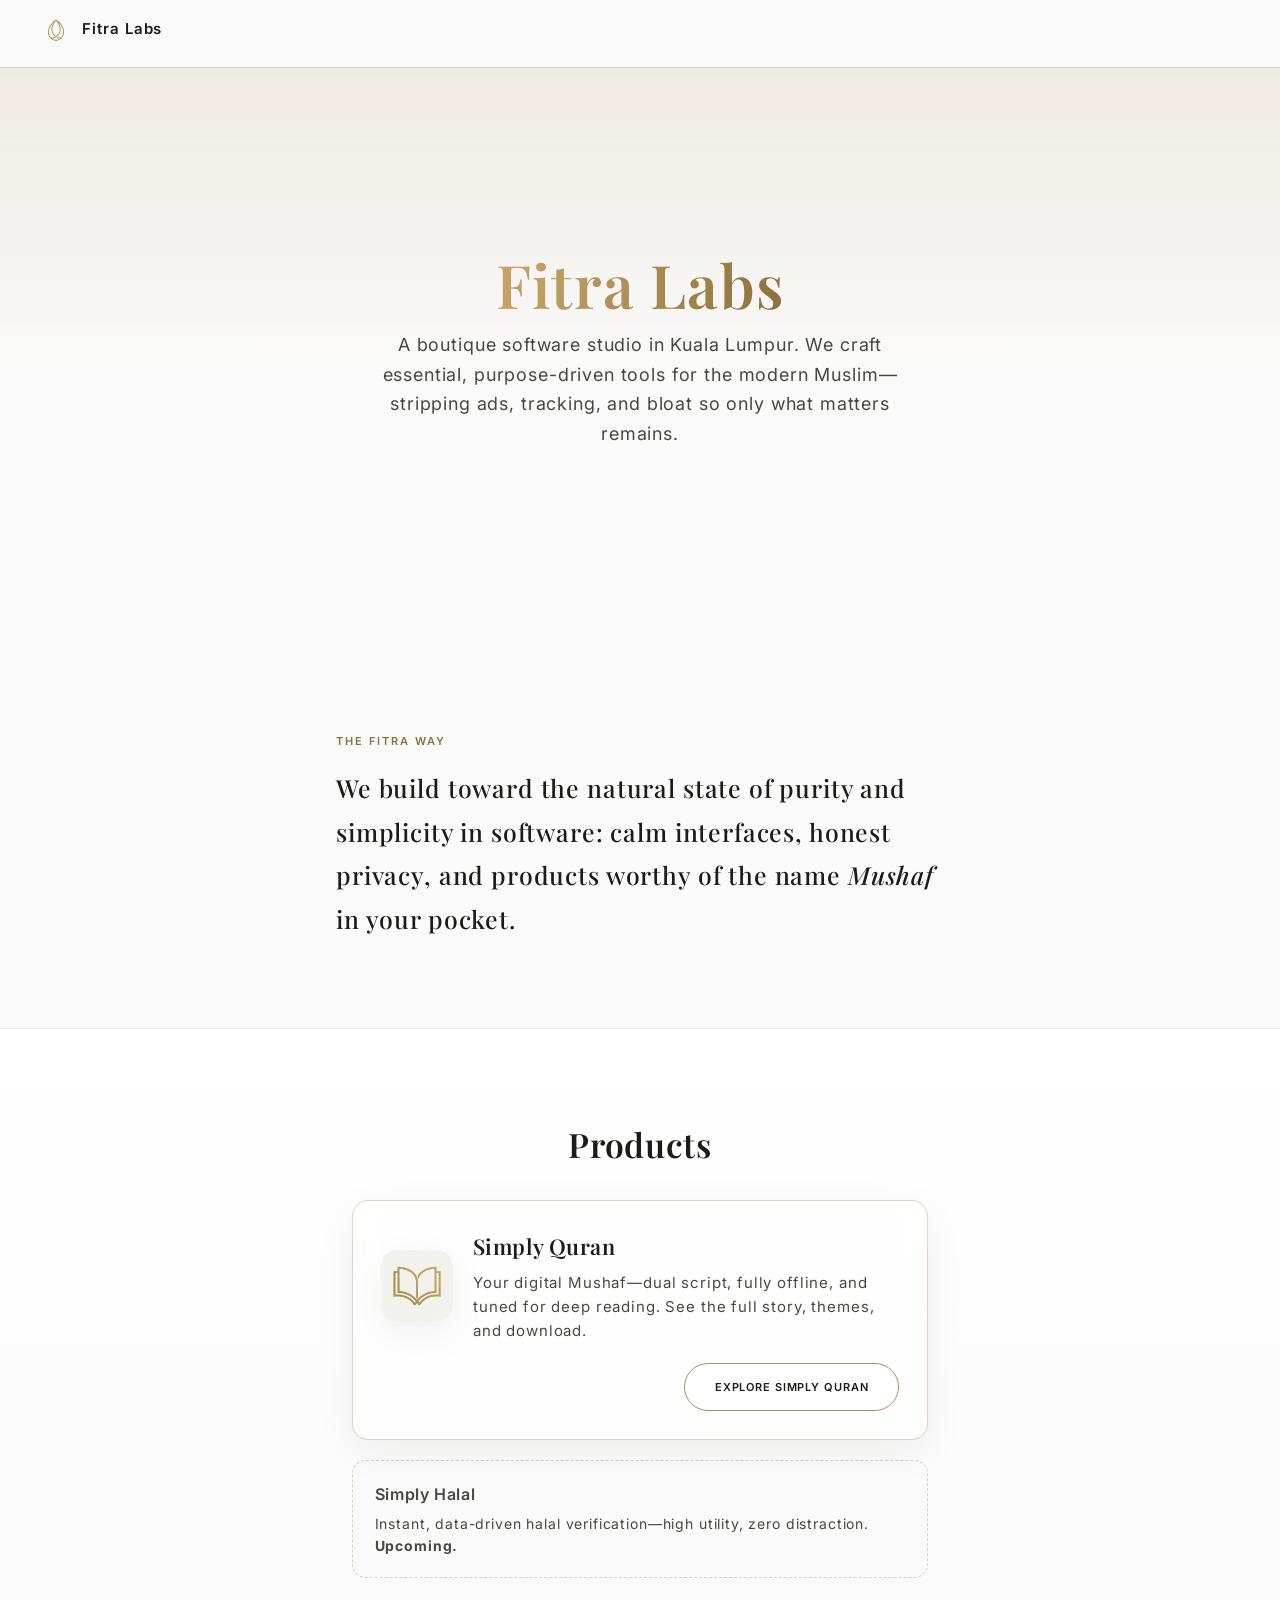
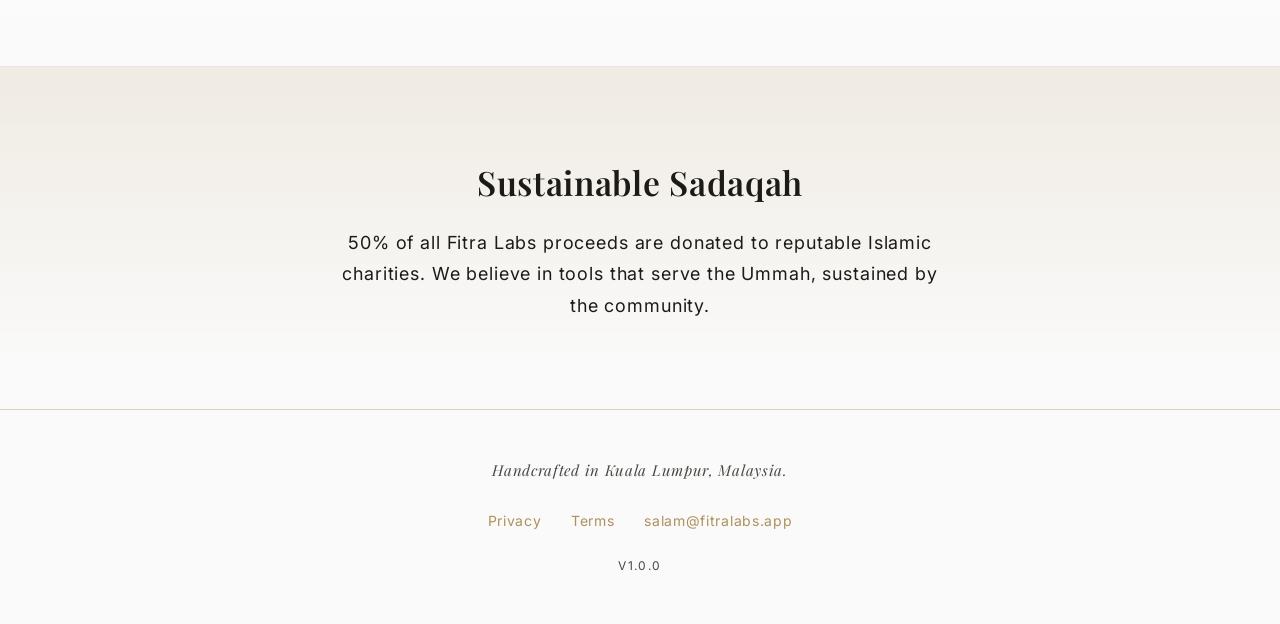
==== commit fa8921af: "feat(web): studio home at / and Simply Quran at /simplyquran/ - Root index: Fitra Labs story, produc" ====
--- a/index.html
+++ b/index.html
@@ -3,102 +3,76 @@
   <head>
     <meta charset="utf-8">
     <meta name="viewport" content="width=device-width, initial-scale=1">
-    <meta name="description" content="Simply Quran by Fitra Labs — a digital Mushaf built for focus. Boutique studio, Kuala Lumpur. Sustainable Sadaqah: 50% to charity.">
-    <title>Fitra Labs — Simply Quran</title>
-    <link rel="icon" href="assets/fitra_labs-mark.svg" type="image/svg+xml">
-    <link rel="icon" href="assets/fitra-labs-mark.png" type="image/png" sizes="any">
+    <meta name="description" content="Fitra Labs — boutique software studio in Kuala Lumpur. Essential Islamic lifestyle tools: Simply Quran and more. Sustainable Sadaqah.">
+    <link rel="canonical" href="https://fitralabs.app/">
+    <title>Fitra Labs</title>
+    <link rel="icon" href="/assets/fitra_labs-mark.svg" type="image/svg+xml">
+    <link rel="icon" href="/assets/fitra-labs-mark.png" type="image/png" sizes="any">
     <link rel="preconnect" href="https://fonts.googleapis.com">
     <link rel="preconnect" href="https://fonts.gstatic.com" crossorigin>
     <link href="https://fonts.googleapis.com/css2?family=Inter:wght@400;500;600&amp;family=Playfair+Display:ital,wght@0,500;0,600;1,500&amp;display=swap" rel="stylesheet">
-    <link rel="stylesheet" href="styles.css">
+    <link rel="stylesheet" href="/styles.css">
   </head>
-  <body class="page--home">
+  <body class="page--studio">
     <a class="skip-link" href="#main">Skip to main content</a>
 
     <header class="masthead">
-      <a class="masthead__brand" href="index.html" aria-label="Fitra Labs home">
-        <img class="masthead__mark" src="assets/fitra_labs-mark.svg" width="36" height="36" decoding="async" alt="">
+      <a class="masthead__brand" href="/" aria-label="Fitra Labs home">
+        <img class="masthead__mark" src="/assets/fitra_labs-mark.svg" width="36" height="36" decoding="async" alt="">
         <span class="masthead__name">Fitra Labs</span>
       </a>
     </header>
 
     <main id="main">
-      <!-- Direction 4: proof band — manuscript field + early gallery + solid CTA -->
-      <section class="hero proof-band" aria-labelledby="hero-title">
-        <div class="hero__inner">
-          <img
-            class="hero__icon"
-            src="assets/simply-quran-icon.png"
-            width="96"
-            height="96"
-            decoding="async"
-            alt="Simply Quran app icon"
-          >
-          <h1 id="hero-title" class="hero__title">Simply Quran</h1>
-          <p class="hero__lede">
-            A digital replacement for your physical Mushaf. Built for focus, designed for the soul.
-          </p>
-          <!-- Replace href with your Play Console listing when published -->
-          <a
-            class="btn btn--primary"
-            href="https://play.google.com/store/search?q=Simply%20Quran%20Fitra%20Labs&amp;c=apps"
-            target="_blank"
-            rel="noopener noreferrer"
-          >Download on Play Store</a>
-
-          <div class="gallery" aria-label="Reading themes">
-            <div class="gallery__track">
-              <figure class="gallery__card">
-                <div class="gallery__shot gallery__shot--light" role="img" aria-label="Manuscript preview, light theme"></div>
-                <figcaption class="gallery__cap">Light</figcaption>
-              </figure>
-              <figure class="gallery__card">
-                <div class="gallery__shot gallery__shot--sepia" role="img" aria-label="Manuscript preview, sepia theme"></div>
-                <figcaption class="gallery__cap">Sepia</figcaption>
-              </figure>
-              <figure class="gallery__card">
-                <div class="gallery__shot gallery__shot--dark" role="img" aria-label="Manuscript preview, dark theme"></div>
-                <figcaption class="gallery__cap">Dark</figcaption>
-              </figure>
-            </div>
-          </div>
-        </div>
-      </section>
-
-      <section class="section section--manifesto" aria-labelledby="manifesto-heading">
-        <div class="section__inner section__inner--narrow">
-          <h2 id="manifesto-heading" class="section__label">Purpose over bloat</h2>
-          <p class="manifesto__text">
-            In an era of noise, we return to the Fitra—the natural state of purity and simplicity. No ads. No tracking. Just the Word.
+      <section class="hero hero--studio" aria-labelledby="studio-title">
+        <div class="hero__inner hero__inner--studio">
+          <h1 id="studio-title" class="hero__title hero__title--studio">Fitra Labs</h1>
+          <p class="hero__lede hero__lede--studio">
+            A boutique software studio in Kuala Lumpur. We craft essential, purpose-driven tools for the modern Muslim—stripping ads, tracking, and bloat so only what matters remains.
           </p>
         </div>
       </section>
 
-      <section class="section section--highlights" aria-labelledby="highlights-heading">
-        <div class="section__inner">
-          <h2 id="highlights-heading" class="section__title">Built for the reader</h2>
-          <ul class="highlights">
-            <li class="highlights__item">
-              <span class="highlights__glass">Dual-script</span>
-              <span class="highlights__text">Uthmani &amp; Indo-Pak.</span>
-            </li>
-            <li class="highlights__item">
-              <span class="highlights__glass">Offline</span>
-              <span class="highlights__text">100% offline utility.</span>
-            </li>
-            <li class="highlights__item">
-              <span class="highlights__glass">Personal</span>
-              <span class="highlights__text">Personalized reading experience.</span>
-            </li>
-          </ul>
+      <section class="section section--studio-intro" aria-labelledby="intro-heading">
+        <div class="section__inner section__inner--narrow">
+          <h2 id="intro-heading" class="section__label">The Fitra way</h2>
+          <p class="manifesto__text manifesto__text--studio">
+            We build toward the natural state of purity and simplicity in software: calm interfaces, honest privacy, and products worthy of the name <em>Mushaf</em> in your pocket.
+          </p>
         </div>
       </section>
 
-      <section class="section section--sadaqah" aria-labelledby="sadaqah-heading">
+      <section class="section section--catalog" aria-labelledby="catalog-heading">
+        <div class="section__inner">
+          <h2 id="catalog-heading" class="section__title">Products</h2>
+
+          <a class="product-card" href="/simplyquran/">
+            <img class="product-card__icon" src="/assets/simply-quran-icon.png" width="72" height="72" decoding="async" alt="">
+            <div class="product-card__body">
+              <h3 class="product-card__title">Simply Quran</h3>
+              <p class="product-card__desc">
+                Your digital Mushaf—dual script, fully offline, and tuned for deep reading. See the full story, themes, and download.
+              </p>
+            </div>
+            <span class="btn btn--secondary">Explore Simply Quran</span>
+          </a>
+
+          <article class="product-teaser" aria-labelledby="halal-teaser">
+            <div class="product-teaser__body">
+              <h3 id="halal-teaser" class="product-teaser__title">Simply Halal</h3>
+              <p class="product-teaser__desc">
+                Instant, data-driven halal verification—high utility, zero distraction. <strong>Upcoming.</strong>
+              </p>
+            </div>
+          </article>
+        </div>
+      </section>
+
+      <section class="section section--sadaqah section--sadaqah--compact" aria-labelledby="studio-sadaqah">
         <div class="section__inner section__inner--narrow">
-          <h2 id="sadaqah-heading" class="section__title section__title--light">Sustainable Sadaqah</h2>
+          <h2 id="studio-sadaqah" class="section__title section__title--light">Sustainable Sadaqah</h2>
           <p class="sadaqah__text">
-            50% of all Fitra Labs proceeds are donated to reputable Islamic charities. We believe in building tools that serve the Ummah, sustained by the community.
+            50% of all Fitra Labs proceeds are donated to reputable Islamic charities. We believe in tools that serve the Ummah, sustained by the community.
           </p>
         </div>
       </section>
@@ -106,13 +80,13 @@
 
     <footer class="site-footer">
       <p class="footer__sanad">Handcrafted in Kuala Lumpur, Malaysia.</p>
-        <nav class="footer__nav" aria-label="Legal and contact">
-          <ul class="footer__links">
-            <li><a href="privacy.html">Privacy</a></li>
-            <li><a href="terms.html">Terms</a></li>
-            <li><a href="mailto:salam@fitralabs.app">salam@fitralabs.app</a></li>
-          </ul>
-        </nav>
+      <nav class="footer__nav" aria-label="Legal and contact">
+        <ul class="footer__links">
+          <li><a href="/privacy.html">Privacy</a></li>
+          <li><a href="/terms.html">Terms</a></li>
+          <li><a href="mailto:salam@fitralabs.app">salam@fitralabs.app</a></li>
+        </ul>
+      </nav>
       <p class="footer__version" aria-label="Site version">v1.0.0</p>
     </footer>
   </body>
--- a/styles.css
+++ b/styles.css
@@ -43,8 +43,14 @@
   letter-spacing: 0.05em;
 }
 
-.page--home {
+.page--home,
+.page--studio {
   letter-spacing: 0.05em;
+}
+
+.page--home main,
+.page--studio main {
+  flex: 1;
 }
 
 a {
@@ -119,9 +125,29 @@
   height: auto;
 }
 
-/* —— Main (home) —— */
-.page--home main {
-  flex: 1;
+/* Breadcrumb (product pages) */
+.crumb {
+  max-width: 42rem;
+  margin: 0 auto;
+  padding: 0.35rem clamp(1.25rem, 4vw, 2rem) 0;
+  font-size: 0.75rem;
+  font-weight: 600;
+  letter-spacing: 0.1em;
+  text-transform: uppercase;
+  color: var(--ink-muted);
+}
+
+.crumb a {
+  color: var(--gold-deep);
+}
+
+.crumb__sep {
+  margin: 0 0.35rem;
+  opacity: 0.45;
+}
+
+.crumb__here {
+  color: var(--ink);
 }
 
 /* —— Hero / proof band —— */
@@ -260,6 +286,172 @@
   }
 }
 
+/* —— Studio home (/) —— */
+.hero--studio {
+  min-height: min(72vh, 36rem);
+  background: linear-gradient(
+    180deg,
+    rgba(175, 144, 88, 0.14) 0%,
+    var(--paper) 55%
+  );
+}
+
+.hero__inner--studio {
+  max-width: 36rem;
+}
+
+.hero__title--studio {
+  font-size: clamp(2.5rem, 8vw, 3.75rem);
+}
+
+.hero__lede--studio {
+  max-width: 34rem;
+  color: var(--ink-muted);
+}
+
+.section--studio-intro {
+  background: var(--paper);
+}
+
+.manifesto__text--studio {
+  font-style: normal;
+}
+
+.manifesto__text--studio em {
+  font-style: italic;
+}
+
+.section--catalog {
+  background: linear-gradient(180deg, #ffffff 0%, var(--paper) 100%);
+  border-top: 1px solid rgba(175, 144, 88, 0.15);
+}
+
+.product-card {
+  display: flex;
+  flex-direction: column;
+  align-items: flex-start;
+  gap: 1.25rem;
+  max-width: 36rem;
+  margin: 0 auto 1.25rem;
+  padding: clamp(1.35rem, 4vw, 1.75rem);
+  border-radius: 16px;
+  border: 1px solid var(--gold-line);
+  background: rgba(255, 255, 255, 0.65);
+  color: inherit;
+  text-align: left;
+  border-bottom: 1px solid var(--gold-line);
+  box-shadow: var(--shadow-soft);
+  transition:
+    border-color 0.2s ease,
+    box-shadow 0.2s ease,
+    transform 0.2s ease;
+}
+
+@supports (backdrop-filter: blur(12px)) {
+  .product-card {
+    backdrop-filter: blur(12px);
+  }
+}
+
+.product-card:hover {
+  border-color: rgba(175, 144, 88, 0.55);
+  box-shadow: 0 16px 48px rgba(28, 27, 24, 0.08);
+  transform: translateY(-2px);
+  border-bottom: 1px solid rgba(175, 144, 88, 0.55);
+}
+
+.product-card:focus-visible {
+  outline: 3px solid var(--gold);
+  outline-offset: 4px;
+}
+
+@media (min-width: 560px) {
+  .product-card {
+    flex-direction: row;
+    align-items: center;
+    flex-wrap: wrap;
+  }
+
+  .product-card .btn--secondary {
+    margin-left: auto;
+  }
+}
+
+@media (max-width: 559px) {
+  .product-card .btn--secondary {
+    width: 100%;
+    justify-content: center;
+  }
+}
+
+.product-card__icon {
+  flex-shrink: 0;
+  border-radius: 1rem;
+  box-shadow: var(--shadow-soft);
+}
+
+.product-card__body {
+  flex: 1;
+  min-width: 12rem;
+}
+
+.product-card__title {
+  margin: 0 0 0.35rem;
+  font-family: "Playfair Display", Georgia, serif;
+  font-size: 1.35rem;
+  font-weight: 600;
+  color: var(--ink);
+  letter-spacing: 0.02em;
+}
+
+.product-card__desc {
+  margin: 0;
+  font-size: 0.9375rem;
+  line-height: 1.6;
+  color: var(--ink-muted);
+}
+
+.btn--secondary {
+  background: rgba(255, 255, 255, 0.45);
+  color: var(--ink);
+  border: 1px solid var(--gold);
+  font-size: 0.6875rem;
+}
+
+.btn--secondary:hover {
+  background: rgba(175, 144, 88, 0.1);
+  border-bottom: 1px solid var(--gold);
+}
+
+.product-teaser {
+  max-width: 36rem;
+  margin: 0 auto;
+  padding: 1.25rem 1.35rem;
+  border-radius: 14px;
+  border: 1px dashed var(--gold-line);
+  background: rgba(250, 250, 250, 0.8);
+}
+
+.product-teaser__title {
+  margin: 0 0 0.35rem;
+  font-size: 1rem;
+  font-weight: 600;
+  letter-spacing: 0.04em;
+  color: var(--ink-muted);
+}
+
+.product-teaser__desc {
+  margin: 0;
+  font-size: 0.875rem;
+  line-height: 1.6;
+  color: var(--ink-muted);
+}
+
+.section--sadaqah--compact {
+  padding-top: clamp(2.5rem, 7vw, 4rem);
+  padding-bottom: clamp(2.5rem, 7vw, 4rem);
+}
+
 @media (prefers-reduced-motion: reduce) {
   .hero__inner > * {
     animation: none !important;
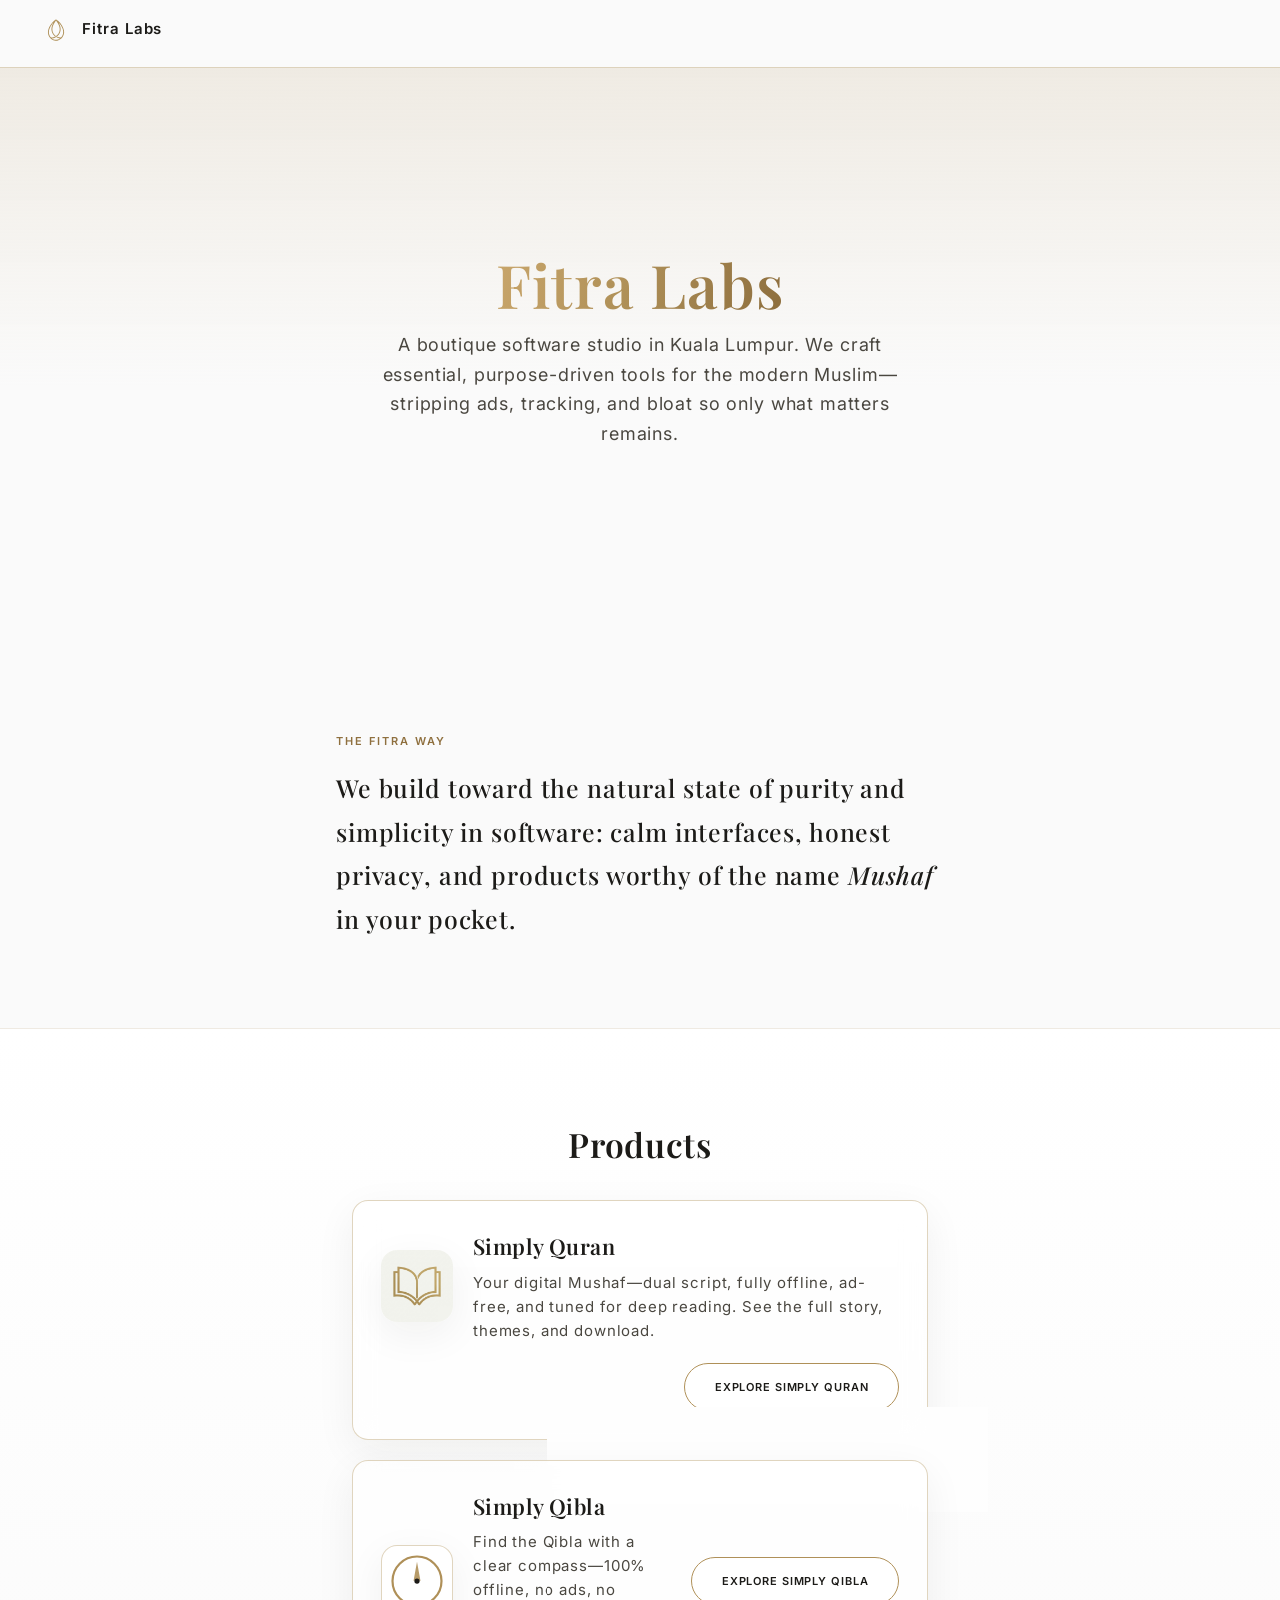
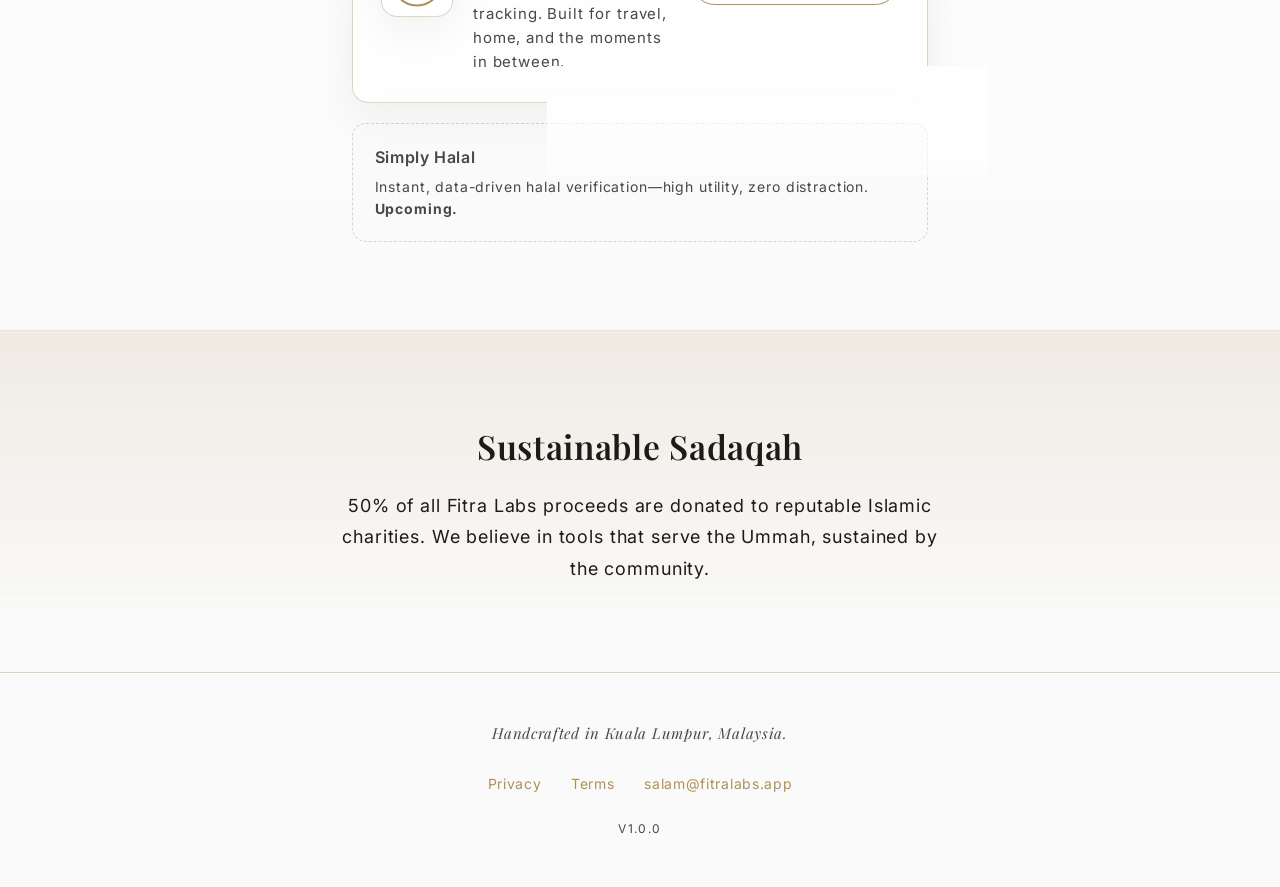
==== commit 1456a051: "feat(web): add Simply Qibla product and /simplyqibla page Studio catalog order: Quran, Qibla, Halal " ====
--- a/index.html
+++ b/index.html
@@ -3,7 +3,7 @@
   <head>
     <meta charset="utf-8">
     <meta name="viewport" content="width=device-width, initial-scale=1">
-    <meta name="description" content="Fitra Labs — boutique software studio in Kuala Lumpur. Essential Islamic lifestyle tools: Simply Quran and more. Sustainable Sadaqah.">
+    <meta name="description" content="Fitra Labs — boutique software studio in Kuala Lumpur. Simply Quran, Simply Qibla, and more. 100% offline, ad-free tools. Sustainable Sadaqah.">
     <link rel="canonical" href="https://fitralabs.app/">
     <title>Fitra Labs</title>
     <link rel="icon" href="/assets/fitra_labs-mark.svg" type="image/svg+xml">
@@ -51,10 +51,27 @@
             <div class="product-card__body">
               <h3 class="product-card__title">Simply Quran</h3>
               <p class="product-card__desc">
-                Your digital Mushaf—dual script, fully offline, and tuned for deep reading. See the full story, themes, and download.
+                Your digital Mushaf—dual script, fully offline, ad-free, and tuned for deep reading. See the full story, themes, and download.
               </p>
             </div>
             <span class="btn btn--secondary">Explore Simply Quran</span>
+          </a>
+
+          <a class="product-card product-card--qibla" href="/simplyqibla/">
+            <div class="product-card__icon product-card__icon--svg" aria-hidden="true">
+              <svg xmlns="http://www.w3.org/2000/svg" viewBox="0 0 64 64" fill="none" width="56" height="56" aria-hidden="true">
+                <circle cx="32" cy="32" r="28" stroke="#AF9058" stroke-width="2.5" />
+                <path d="M32 10 L36 32 L32 30 L28 32 Z" fill="#AF9058" opacity="0.9" />
+                <circle cx="32" cy="32" r="3" fill="#1C1B18" />
+              </svg>
+            </div>
+            <div class="product-card__body">
+              <h3 class="product-card__title">Simply Qibla</h3>
+              <p class="product-card__desc">
+                Find the Qibla with a clear compass—100% offline, no ads, no tracking. Built for travel, home, and the moments in between.
+              </p>
+            </div>
+            <span class="btn btn--secondary">Explore Simply Qibla</span>
           </a>
 
           <article class="product-teaser" aria-labelledby="halal-teaser">
--- a/styles.css
+++ b/styles.css
@@ -390,6 +390,18 @@
   box-shadow: var(--shadow-soft);
 }
 
+.product-card__icon--svg {
+  display: flex;
+  align-items: center;
+  justify-content: center;
+  width: 4.5rem;
+  height: 4.5rem;
+  border-radius: 1rem;
+  background: rgba(255, 255, 255, 0.85);
+  border: 1px solid var(--gold-line);
+  box-shadow: var(--shadow-soft);
+}
+
 .product-card__body {
   flex: 1;
   min-width: 12rem;
@@ -450,6 +462,46 @@
 .section--sadaqah--compact {
   padding-top: clamp(2.5rem, 7vw, 4rem);
   padding-bottom: clamp(2.5rem, 7vw, 4rem);
+}
+
+/* —— Simply Qibla product page —— */
+.hero--qibla {
+  min-height: min(85dvh, 48rem);
+  background: linear-gradient(
+    180deg,
+    rgba(175, 144, 88, 0.18) 0%,
+    rgba(250, 250, 250, 0.96) 40%,
+    var(--paper) 62%
+  );
+}
+
+.hero__icon--svg {
+  display: flex;
+  justify-content: center;
+  margin: 0 auto 0.5rem;
+}
+
+.hero__icon--svg svg {
+  display: block;
+}
+
+.qibla-list {
+  margin: 0;
+  padding-left: 1.2rem;
+  font-family: "Playfair Display", Georgia, serif;
+  font-size: clamp(1.05rem, 2.8vw, 1.2rem);
+  line-height: 1.75;
+  color: var(--ink);
+}
+
+.qibla-list li {
+  margin-bottom: 0.65rem;
+}
+
+.qibla-list strong {
+  font-family: Inter, system-ui, sans-serif;
+  font-weight: 600;
+  letter-spacing: 0.04em;
 }
 
 @media (prefers-reduced-motion: reduce) {
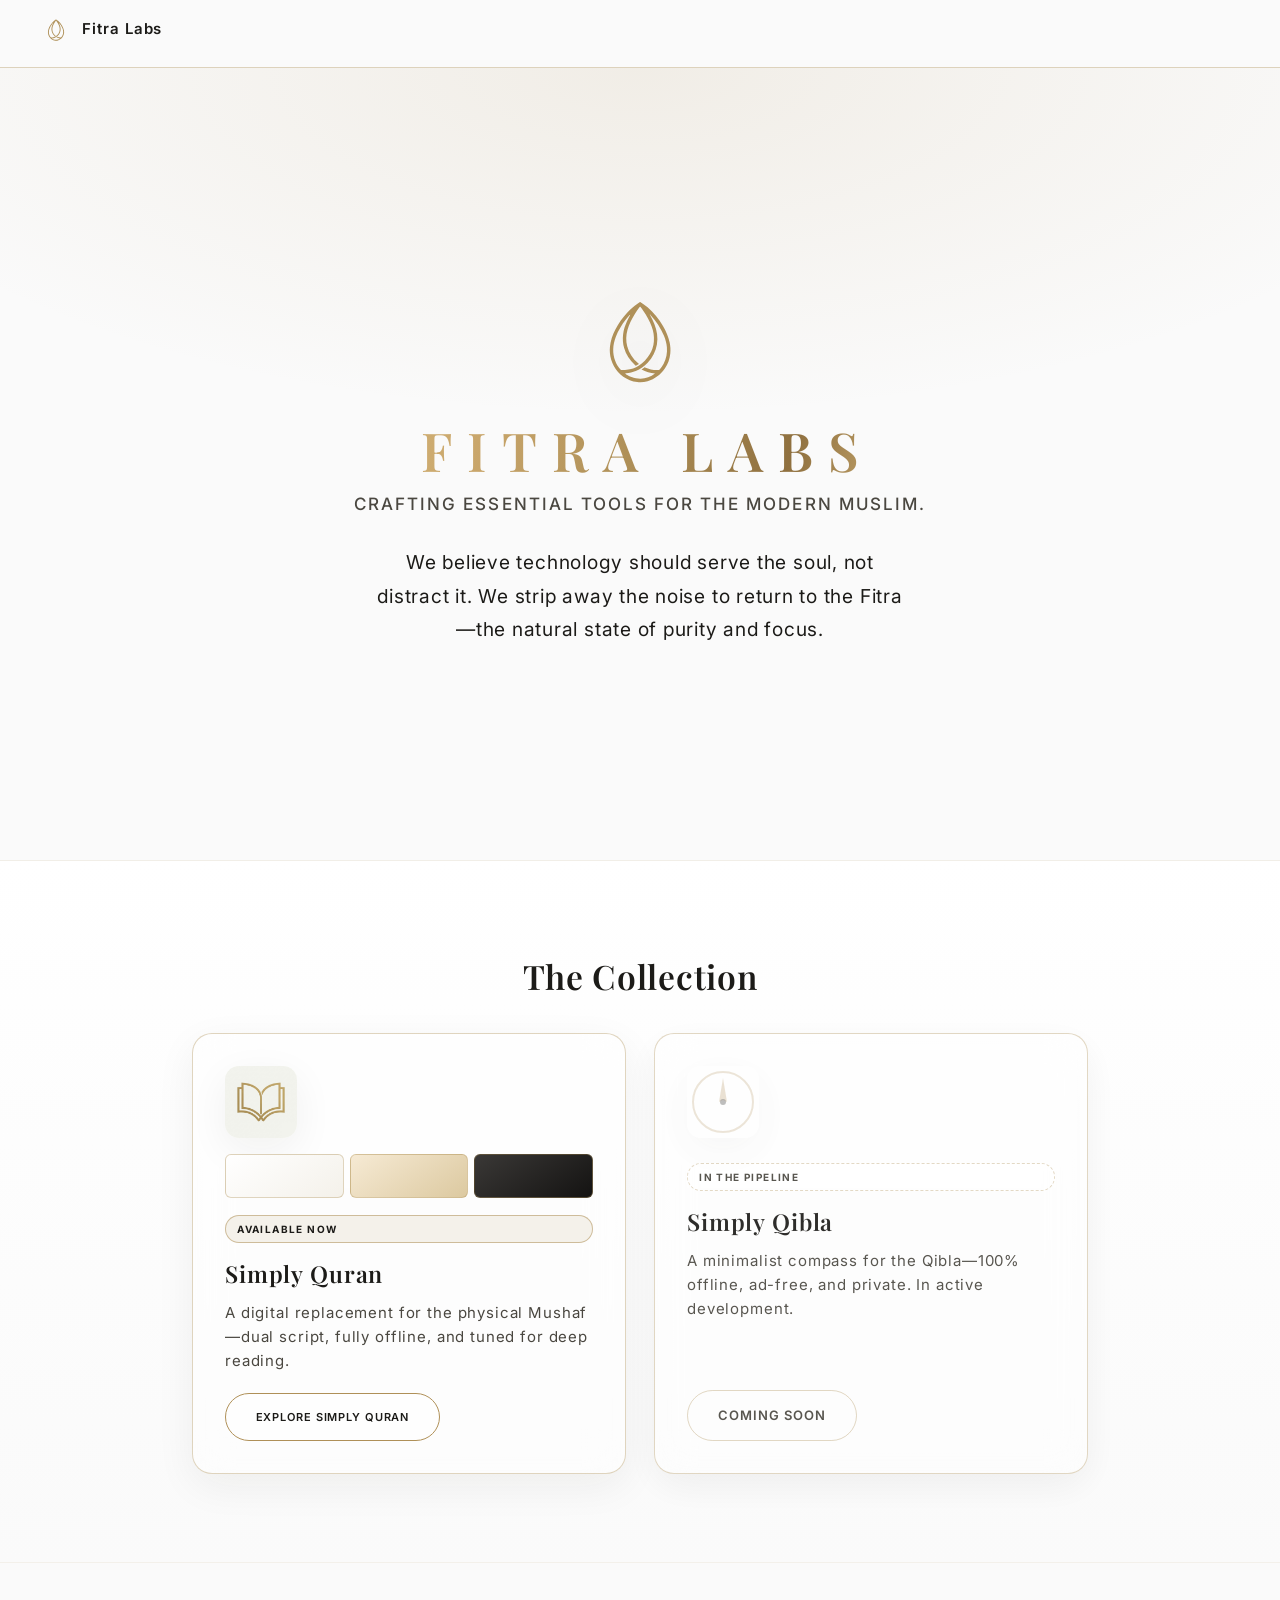
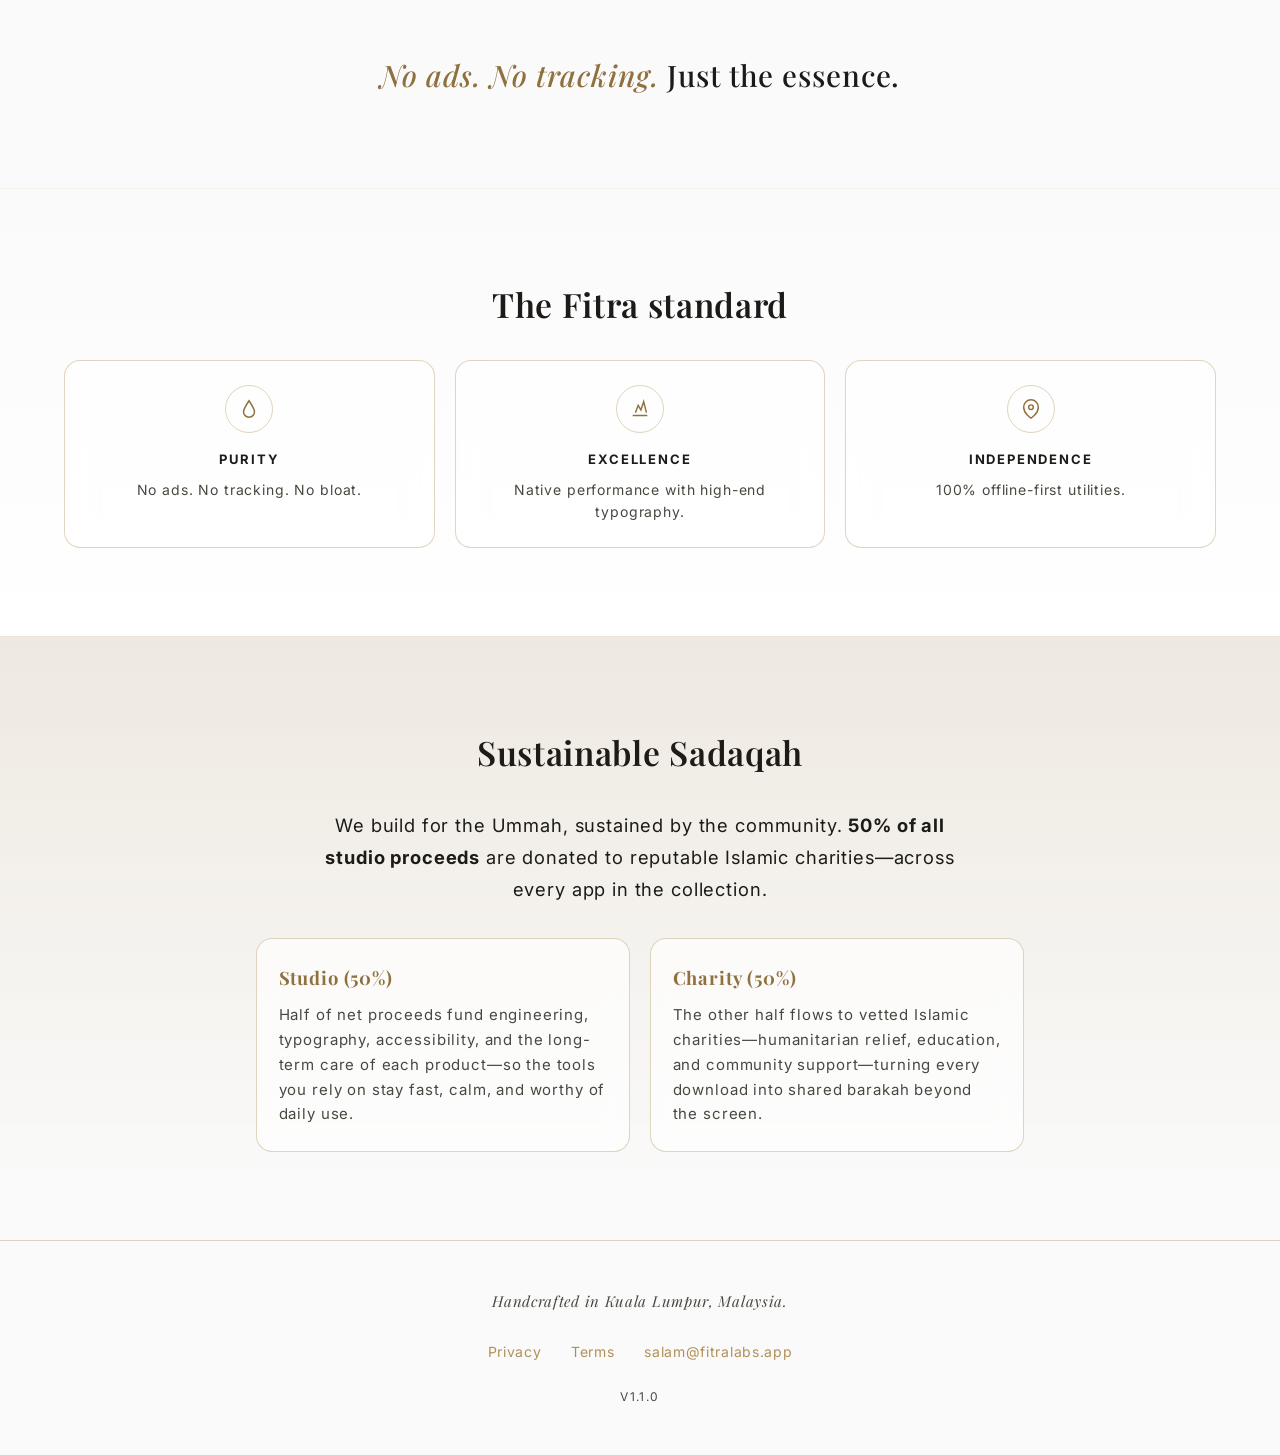
==== commit e01c8747: "Split studio and product sites: base.css, /quran/, /qibla/. Move the manuscript-forward Simply Quran" ====
--- a/index.html
+++ b/index.html
@@ -3,7 +3,7 @@
   <head>
     <meta charset="utf-8">
     <meta name="viewport" content="width=device-width, initial-scale=1">
-    <meta name="description" content="Fitra Labs — boutique software studio in Kuala Lumpur. Simply Quran, Simply Qibla, and more. 100% offline, ad-free tools. Sustainable Sadaqah.">
+    <meta name="description" content="Fitra Labs — a premium app studio. Essential tools for the modern Muslim: Simply Quran, Simply Qibla, and more. Sustainable Sadaqah: 50% of proceeds to charity.">
     <link rel="canonical" href="https://fitralabs.app/">
     <title>Fitra Labs</title>
     <link rel="icon" href="/assets/fitra_labs-mark.svg" type="image/svg+xml">
@@ -11,7 +11,8 @@
     <link rel="preconnect" href="https://fonts.googleapis.com">
     <link rel="preconnect" href="https://fonts.gstatic.com" crossorigin>
     <link href="https://fonts.googleapis.com/css2?family=Inter:wght@400;500;600&amp;family=Playfair+Display:ital,wght@0,500;0,600;1,500&amp;display=swap" rel="stylesheet">
-    <link rel="stylesheet" href="/styles.css">
+    <link rel="stylesheet" href="/base.css">
+    <link rel="stylesheet" href="/studio.css">
   </head>
   <body class="page--studio">
     <a class="skip-link" href="#main">Skip to main content</a>
@@ -24,73 +25,145 @@
     </header>
 
     <main id="main">
-      <section class="hero hero--studio" aria-labelledby="studio-title">
-        <div class="hero__inner hero__inner--studio">
-          <h1 id="studio-title" class="hero__title hero__title--studio">Fitra Labs</h1>
-          <p class="hero__lede hero__lede--studio">
-            A boutique software studio in Kuala Lumpur. We craft essential, purpose-driven tools for the modern Muslim—stripping ads, tracking, and bloat so only what matters remains.
+      <section class="atelier-hero" aria-labelledby="studio-title">
+        <div class="atelier-hero__inner">
+          <img
+            class="atelier-hero__seed"
+            src="/assets/fitra_labs-mark.svg"
+            width="120"
+            height="120"
+            decoding="async"
+            alt="Fitra Labs seed mark"
+          >
+          <h1 id="studio-title" class="atelier-hero__title">Fitra Labs</h1>
+          <p class="atelier-hero__tagline">Crafting Essential Tools for the Modern Muslim.</p>
+          <p class="atelier-hero__mission">
+            We believe technology should serve the soul, not distract it. We strip away the noise to return to the Fitra—the natural state of purity and focus.
           </p>
         </div>
       </section>
 
-      <section class="section section--studio-intro" aria-labelledby="intro-heading">
-        <div class="section__inner section__inner--narrow">
-          <h2 id="intro-heading" class="section__label">The Fitra way</h2>
-          <p class="manifesto__text manifesto__text--studio">
-            We build toward the natural state of purity and simplicity in software: calm interfaces, honest privacy, and products worthy of the name <em>Mushaf</em> in your pocket.
-          </p>
+      <section class="section section--collection" aria-labelledby="collection-heading">
+        <div class="section__inner">
+          <h2 id="collection-heading" class="section__title">The Collection</h2>
+
+          <div class="collection__grid">
+            <a class="collection-card" href="/quran/">
+              <div class="collection-card__visual">
+                <img
+                  class="collection-card__icon"
+                  src="/assets/simply-quran-icon.png"
+                  width="72"
+                  height="72"
+                  decoding="async"
+                  alt=""
+                >
+                <div class="collection-card__thumb" aria-hidden="true">
+                  <span></span><span></span><span></span>
+                </div>
+              </div>
+              <span class="status-pill status-pill--live">Available now</span>
+              <h3 class="collection-card__title">Simply Quran</h3>
+              <p class="collection-card__desc">
+                A digital replacement for the physical Mushaf—dual script, fully offline, and tuned for deep reading.
+              </p>
+              <div class="collection-card__actions">
+                <span class="btn btn--secondary">Explore Simply Quran</span>
+              </div>
+            </a>
+
+            <article class="collection-card collection-card--muted" aria-labelledby="qibla-card-title">
+              <div class="collection-card__visual" aria-hidden="true">
+                <svg
+                  class="collection-card__icon"
+                  xmlns="http://www.w3.org/2000/svg"
+                  viewBox="0 0 72 72"
+                  fill="none"
+                  width="72"
+                  height="72"
+                  aria-hidden="true"
+                >
+                  <circle cx="36" cy="36" r="30" stroke="#AF9058" stroke-width="2" opacity="0.45" />
+                  <path d="M36 12 L40 36 L36 34 L32 36 Z" fill="#AF9058" opacity="0.5" />
+                  <circle cx="36" cy="36" r="3" fill="#1C1B18" opacity="0.55" />
+                </svg>
+              </div>
+              <span class="status-pill status-pill--muted">In the pipeline</span>
+              <h3 id="qibla-card-title" class="collection-card__title">Simply Qibla</h3>
+              <p class="collection-card__desc">
+                A minimalist compass for the Qibla—100% offline, ad-free, and private. In active development.
+              </p>
+              <div class="collection-card__actions">
+                <span class="btn btn--ghost">Coming soon</span>
+              </div>
+            </article>
+          </div>
         </div>
       </section>
 
-      <section class="section section--catalog" aria-labelledby="catalog-heading">
-        <div class="section__inner">
-          <h2 id="catalog-heading" class="section__title">Products</h2>
-
-          <a class="product-card" href="/simplyquran/">
-            <img class="product-card__icon" src="/assets/simply-quran-icon.png" width="72" height="72" decoding="async" alt="">
-            <div class="product-card__body">
-              <h3 class="product-card__title">Simply Quran</h3>
-              <p class="product-card__desc">
-                Your digital Mushaf—dual script, fully offline, ad-free, and tuned for deep reading. See the full story, themes, and download.
-              </p>
-            </div>
-            <span class="btn btn--secondary">Explore Simply Quran</span>
-          </a>
-
-          <a class="product-card product-card--qibla" href="/simplyqibla/">
-            <div class="product-card__icon product-card__icon--svg" aria-hidden="true">
-              <svg xmlns="http://www.w3.org/2000/svg" viewBox="0 0 64 64" fill="none" width="56" height="56" aria-hidden="true">
-                <circle cx="32" cy="32" r="28" stroke="#AF9058" stroke-width="2.5" />
-                <path d="M32 10 L36 32 L32 30 L28 32 Z" fill="#AF9058" opacity="0.9" />
-                <circle cx="32" cy="32" r="3" fill="#1C1B18" />
-              </svg>
-            </div>
-            <div class="product-card__body">
-              <h3 class="product-card__title">Simply Qibla</h3>
-              <p class="product-card__desc">
-                Find the Qibla with a clear compass—100% offline, no ads, no tracking. Built for travel, home, and the moments in between.
-              </p>
-            </div>
-            <span class="btn btn--secondary">Explore Simply Qibla</span>
-          </a>
-
-          <article class="product-teaser" aria-labelledby="halal-teaser">
-            <div class="product-teaser__body">
-              <h3 id="halal-teaser" class="product-teaser__title">Simply Halal</h3>
-              <p class="product-teaser__desc">
-                Instant, data-driven halal verification—high utility, zero distraction. <strong>Upcoming.</strong>
-              </p>
-            </div>
-          </article>
+      <section class="section section--zen" aria-labelledby="zen-heading">
+        <div class="section__inner section__inner--narrow">
+          <h2 id="zen-heading" class="visually-hidden">The Fitra manifesto</h2>
+          <p class="zen-line"><em>No ads.</em> <em>No tracking.</em> Just the essence.</p>
         </div>
       </section>
 
-      <section class="section section--sadaqah section--sadaqah--compact" aria-labelledby="studio-sadaqah">
-        <div class="section__inner section__inner--narrow">
-          <h2 id="studio-sadaqah" class="section__title section__title--light">Sustainable Sadaqah</h2>
-          <p class="sadaqah__text">
-            50% of all Fitra Labs proceeds are donated to reputable Islamic charities. We believe in tools that serve the Ummah, sustained by the community.
+      <section class="section section--values" aria-labelledby="values-heading">
+        <div class="section__inner">
+          <h2 id="values-heading" class="section__title">The Fitra standard</h2>
+          <ul class="values-grid">
+            <li class="values-grid__item">
+              <div class="values-grid__icon" aria-hidden="true">
+                <svg xmlns="http://www.w3.org/2000/svg" width="22" height="22" viewBox="0 0 24 24" fill="none" stroke="currentColor" stroke-width="1.6">
+                  <path d="M12 3c-4 6-6 9-6 12a6 6 0 0 0 12 0c0-3-2-6-6-12Z" />
+                </svg>
+              </div>
+              <h3>Purity</h3>
+              <p>No ads. No tracking. No bloat.</p>
+            </li>
+            <li class="values-grid__item">
+              <div class="values-grid__icon" aria-hidden="true">
+                <svg xmlns="http://www.w3.org/2000/svg" width="22" height="22" viewBox="0 0 24 24" fill="none" stroke="currentColor" stroke-width="1.6">
+                  <path d="M4 19h16M7 16l3-8 3 5 3-9 3 12" />
+                </svg>
+              </div>
+              <h3>Excellence</h3>
+              <p>Native performance with high-end typography.</p>
+            </li>
+            <li class="values-grid__item">
+              <div class="values-grid__icon" aria-hidden="true">
+                <svg xmlns="http://www.w3.org/2000/svg" width="22" height="22" viewBox="0 0 24 24" fill="none" stroke="currentColor" stroke-width="1.6">
+                  <path d="M12 22s8-5 8-12a8 8 0 1 0-16 0c0 7 8 12 8 12Z" />
+                  <circle cx="12" cy="10" r="2.5" />
+                </svg>
+              </div>
+              <h3>Independence</h3>
+              <p>100% offline-first utilities.</p>
+            </li>
+          </ul>
+        </div>
+      </section>
+
+      <section class="section section--sadaqah-studio" aria-labelledby="sadaqah-heading">
+        <div class="section__inner">
+          <h2 id="sadaqah-heading" class="section__title">Sustainable Sadaqah</h2>
+          <p class="sadaqah-intro">
+            We build for the Ummah, sustained by the community. <strong>50% of all studio proceeds</strong> are donated to reputable Islamic charities—across every app in the collection.
           </p>
+          <div class="sadaqah-split">
+            <div class="sadaqah-split__half">
+              <h3>Studio (50%)</h3>
+              <p>
+                Half of net proceeds fund engineering, typography, accessibility, and the long-term care of each product—so the tools you rely on stay fast, calm, and worthy of daily use.
+              </p>
+            </div>
+            <div class="sadaqah-split__half">
+              <h3>Charity (50%)</h3>
+              <p>
+                The other half flows to vetted Islamic charities—humanitarian relief, education, and community support—turning every download into shared barakah beyond the screen.
+              </p>
+            </div>
+          </div>
         </div>
       </section>
     </main>
@@ -104,7 +177,7 @@
           <li><a href="mailto:salam@fitralabs.app">salam@fitralabs.app</a></li>
         </ul>
       </nav>
-      <p class="footer__version" aria-label="Site version">v1.0.0</p>
+      <p class="footer__version" aria-label="Site version">v1.1.0</p>
     </footer>
   </body>
 </html>
--- a/base.css
+++ b/base.css
@@ -0,0 +1,551 @@
+/* Fitra Labs — shared brand foundation (all pages) */
+:root {
+  --paper: #fafafa;
+  --gold: #af9058;
+  --gold-deep: #8f703f;
+  --gold-highlight: #d4b57a;
+  --ink: #1c1b18;
+  --ink-muted: #4a4740;
+  --gold-line: rgba(175, 144, 88, 0.38);
+  --gold-soft: rgba(175, 144, 88, 0.14);
+  --shadow-soft: 0 12px 40px rgba(28, 27, 24, 0.06);
+}
+
+*,
+*::before,
+*::after {
+  box-sizing: border-box;
+}
+
+html {
+  font-size: 100%;
+  -webkit-text-size-adjust: 100%;
+  scroll-behavior: smooth;
+}
+
+@media (prefers-reduced-motion: reduce) {
+  html {
+    scroll-behavior: auto;
+  }
+}
+
+body {
+  margin: 0;
+  min-height: 100vh;
+  display: flex;
+  flex-direction: column;
+  background: var(--paper);
+  color: var(--ink);
+  font-family: Inter, system-ui, -apple-system, "Segoe UI", Roboto, "Helvetica Neue", Arial, sans-serif;
+  font-size: 1.0625rem;
+  line-height: 1.65;
+  font-weight: 400;
+  letter-spacing: 0.05em;
+}
+
+.page--home main,
+.page--studio main {
+  flex: 1;
+}
+
+.page--home,
+.page--studio {
+  letter-spacing: 0.05em;
+}
+
+a {
+  color: var(--gold);
+  text-decoration: none;
+  border-bottom: 1px solid transparent;
+  transition:
+    color 0.2s ease,
+    border-color 0.2s ease;
+}
+
+a:hover {
+  border-bottom-color: var(--gold-line);
+}
+
+a:focus-visible {
+  outline: 2px solid var(--gold);
+  outline-offset: 3px;
+}
+
+.skip-link {
+  position: absolute;
+  left: 1rem;
+  top: -100px;
+  z-index: 200;
+  padding: 0.55rem 1rem;
+  background: var(--ink);
+  color: var(--paper);
+  font-size: 0.875rem;
+  font-weight: 600;
+  letter-spacing: 0.06em;
+  border-radius: 6px;
+}
+
+.skip-link:focus {
+  top: 1rem;
+}
+
+.visually-hidden {
+  position: absolute;
+  width: 1px;
+  height: 1px;
+  padding: 0;
+  margin: -1px;
+  overflow: hidden;
+  clip: rect(0, 0, 0, 0);
+  white-space: nowrap;
+  border: 0;
+}
+
+/* Masthead */
+.masthead {
+  flex-shrink: 0;
+  padding: 0.85rem clamp(1.25rem, 4vw, 2.5rem);
+  border-bottom: 1px solid var(--gold-line);
+  background: rgba(250, 250, 250, 0.94);
+}
+
+@supports (backdrop-filter: blur(8px)) {
+  .masthead {
+    backdrop-filter: blur(10px);
+  }
+}
+
+.masthead__brand {
+  display: inline-flex;
+  align-items: center;
+  gap: 0.65rem;
+  color: var(--ink);
+  font-weight: 600;
+  font-size: 0.9375rem;
+  letter-spacing: 0.06em;
+  border-bottom: none;
+}
+
+.masthead__brand:hover {
+  color: var(--gold-deep);
+  border-bottom: none;
+}
+
+.masthead__mark {
+  display: block;
+  width: 2rem;
+  height: auto;
+}
+
+.masthead__name {
+  letter-spacing: 0.06em;
+}
+
+/* Product hero (Quran, Qibla, etc.) */
+.hero {
+  position: relative;
+  min-height: min(100dvh, 56rem);
+  display: flex;
+  align-items: center;
+  justify-content: center;
+  padding: clamp(2rem, 6vw, 3.5rem) clamp(1.25rem, 4vw, 2rem) clamp(2.5rem, 5vw, 3.5rem);
+  background: linear-gradient(
+    180deg,
+    rgba(175, 144, 88, 0.22) 0%,
+    rgba(250, 250, 250, 0.96) 38%,
+    var(--paper) 58%
+  );
+}
+
+.hero__inner {
+  width: 100%;
+  max-width: 42rem;
+  margin: 0 auto;
+  text-align: center;
+}
+
+.hero__icon {
+  display: block;
+  margin: 0 auto;
+  width: clamp(4.5rem, 18vw, 6rem);
+  height: auto;
+  border-radius: 1.25rem;
+  box-shadow: var(--shadow-soft);
+}
+
+.hero__title {
+  margin: 1rem 0 0.85rem;
+  font-family: "Playfair Display", Georgia, serif;
+  font-weight: 600;
+  font-size: clamp(2.35rem, 7.5vw, 3.5rem);
+  line-height: 1.08;
+  letter-spacing: 0.02em;
+  background: linear-gradient(
+    105deg,
+    var(--gold-highlight) 0%,
+    #c9a66b 24%,
+    var(--gold) 48%,
+    var(--gold-deep) 74%,
+    var(--gold-highlight) 100%
+  );
+  -webkit-background-clip: text;
+  background-clip: text;
+  color: transparent;
+}
+
+@supports not ((-webkit-background-clip: text) or (background-clip: text)) {
+  .hero__title {
+    color: var(--gold);
+    background: none;
+    -webkit-text-fill-color: var(--gold);
+  }
+}
+
+.hero__lede {
+  margin: 0 auto 1.75rem;
+  max-width: 30rem;
+  font-size: clamp(1rem, 2.4vw, 1.125rem);
+  line-height: 1.65;
+  color: var(--ink-muted);
+}
+
+@media (prefers-reduced-motion: no-preference) {
+  .hero__inner > * {
+    animation: hero-rise 0.75s ease backwards;
+  }
+
+  .hero__inner > *:nth-child(1) {
+    animation-delay: 0.04s;
+  }
+  .hero__inner > *:nth-child(2) {
+    animation-delay: 0.1s;
+  }
+  .hero__inner > *:nth-child(3) {
+    animation-delay: 0.16s;
+  }
+  .hero__inner > *:nth-child(4) {
+    animation-delay: 0.22s;
+  }
+  .hero__inner > *:nth-child(5) {
+    animation-delay: 0.28s;
+  }
+}
+
+@keyframes hero-rise {
+  from {
+    opacity: 0;
+    transform: translateY(12px);
+  }
+  to {
+    opacity: 1;
+    transform: translateY(0);
+  }
+}
+
+@media (prefers-reduced-motion: reduce) {
+  .hero__inner > * {
+    animation: none !important;
+  }
+}
+
+.section--manifesto {
+  background: var(--paper);
+}
+
+.section__title--light {
+  color: var(--gold-deep);
+}
+
+/* Breadcrumb */
+.crumb {
+  max-width: 48rem;
+  margin: 0 auto;
+  padding: 0.35rem clamp(1.25rem, 4vw, 2rem) 0;
+  font-size: 0.75rem;
+  font-weight: 600;
+  letter-spacing: 0.1em;
+  text-transform: uppercase;
+  color: var(--ink-muted);
+}
+
+.crumb a {
+  color: var(--gold-deep);
+}
+
+.crumb__sep {
+  margin: 0 0.35rem;
+  opacity: 0.45;
+}
+
+.crumb__here {
+  color: var(--ink);
+}
+
+/* Buttons */
+.btn {
+  display: inline-flex;
+  align-items: center;
+  justify-content: center;
+  min-height: 48px;
+  padding: 0.85rem 1.85rem;
+  border-radius: 999px;
+  font-weight: 600;
+  font-size: 0.8125rem;
+  letter-spacing: 0.08em;
+  text-transform: uppercase;
+  border-bottom: none;
+}
+
+.btn:hover {
+  border-bottom: none;
+}
+
+.btn--primary {
+  background: var(--gold);
+  color: #fffdf9;
+  border: 1px solid var(--gold-deep);
+  box-shadow: 0 2px 0 rgba(28, 27, 24, 0.06);
+}
+
+.btn--primary:hover {
+  filter: brightness(1.04);
+  border-bottom: none;
+}
+
+.btn--primary:focus-visible {
+  outline: 3px solid var(--ink);
+  outline-offset: 3px;
+}
+
+.btn--secondary {
+  background: rgba(255, 255, 255, 0.45);
+  color: var(--ink);
+  border: 1px solid var(--gold);
+  font-size: 0.6875rem;
+}
+
+.btn--secondary:hover {
+  background: rgba(175, 144, 88, 0.1);
+  border-bottom: 1px solid var(--gold);
+}
+
+.btn--ghost {
+  background: transparent;
+  color: var(--ink-muted);
+  border: 1px solid var(--gold-line);
+  cursor: default;
+  pointer-events: none;
+}
+
+/* Sections (shared) */
+.section {
+  padding: clamp(3rem, 9vw, 5.5rem) clamp(1.25rem, 4vw, 2.5rem);
+}
+
+.section__inner {
+  max-width: 72rem;
+  margin: 0 auto;
+}
+
+.section__inner--narrow {
+  max-width: 38rem;
+}
+
+.section__label {
+  margin: 0 0 1rem;
+  font-size: 0.6875rem;
+  font-weight: 600;
+  letter-spacing: 0.18em;
+  text-transform: uppercase;
+  color: var(--gold-deep);
+}
+
+.section__title {
+  margin: 0 0 1.75rem;
+  font-family: "Playfair Display", Georgia, serif;
+  font-size: clamp(1.65rem, 4vw, 2.1rem);
+  font-weight: 600;
+  letter-spacing: 0.02em;
+  text-align: center;
+  color: var(--ink);
+}
+
+.manifesto__text {
+  margin: 0;
+  font-family: "Playfair Display", Georgia, serif;
+  font-size: clamp(1.2rem, 3.2vw, 1.55rem);
+  line-height: 1.75;
+  font-weight: 500;
+  color: var(--ink);
+}
+
+.sadaqah__text {
+  margin: 0;
+  font-size: clamp(1rem, 2.4vw, 1.125rem);
+  line-height: 1.75;
+  text-align: center;
+  color: var(--ink);
+}
+
+.section--sadaqah .section__title {
+  margin-bottom: 1rem;
+}
+
+/* Footer */
+.site-footer {
+  flex-shrink: 0;
+  padding: clamp(2.25rem, 5vw, 3rem) clamp(1.25rem, 4vw, 2.5rem);
+  text-align: center;
+  border-top: 1px solid var(--gold-line);
+  background: var(--paper);
+  font-size: 0.875rem;
+  letter-spacing: 0.05em;
+}
+
+.footer__sanad {
+  margin: 0 0 1rem;
+  font-family: "Playfair Display", Georgia, serif;
+  font-style: italic;
+  font-size: 0.9375rem;
+  color: var(--ink-muted);
+}
+
+.footer__nav {
+  margin-bottom: 0.75rem;
+}
+
+.footer__links {
+  list-style: none;
+  margin: 0;
+  padding: 0;
+  display: flex;
+  flex-wrap: wrap;
+  justify-content: center;
+  align-items: center;
+  gap: 0.5rem 1.35rem;
+}
+
+.footer__links a {
+  display: inline-block;
+  min-height: 44px;
+  line-height: 44px;
+  padding: 0 0.25rem;
+}
+
+.footer__version {
+  margin: 0;
+  font-size: 0.75rem;
+  letter-spacing: 0.12em;
+  text-transform: uppercase;
+  color: var(--ink-muted);
+}
+
+.site-footer--legal {
+  margin-top: 2.5rem;
+  padding-top: 2rem;
+}
+
+.footer__links a[aria-current="page"] {
+  font-weight: 600;
+  color: var(--ink);
+  border-bottom: 1px solid var(--gold);
+}
+
+/* Legal */
+.page--legal {
+  min-height: 100vh;
+  display: flex;
+  flex-direction: column;
+  letter-spacing: 0.04em;
+}
+
+.wrap--legal {
+  width: 100%;
+  max-width: 40rem;
+  margin: 0 auto;
+  padding: clamp(2rem, 5vw, 3rem) clamp(1.25rem, 4vw, 2rem) clamp(2.5rem, 6vw, 4rem);
+  flex: 1;
+  display: flex;
+  flex-direction: column;
+}
+
+.back {
+  display: inline-block;
+  margin-bottom: 2rem;
+  font-size: 0.75rem;
+  font-weight: 600;
+  letter-spacing: 0.12em;
+  text-transform: uppercase;
+  color: var(--gold-deep);
+}
+
+.legal h1 {
+  margin: 0 0 0.25rem;
+  font-family: "Playfair Display", Georgia, serif;
+  font-size: clamp(1.5rem, 4vw, 1.85rem);
+  font-weight: 600;
+  letter-spacing: 0.02em;
+  color: var(--ink);
+}
+
+.legal .updated {
+  margin: 0 0 2rem;
+  font-size: 0.8125rem;
+  color: var(--ink-muted);
+}
+
+.legal section {
+  margin-bottom: 1.75rem;
+}
+
+.legal h2 {
+  margin: 0 0 0.65rem;
+  font-size: 0.9375rem;
+  font-weight: 600;
+  letter-spacing: 0.02em;
+  color: var(--gold-deep);
+}
+
+.legal p {
+  margin: 0 0 0.85rem;
+  color: var(--ink);
+}
+
+.legal p:last-child {
+  margin-bottom: 0;
+}
+
+.legal ul {
+  margin: 0.5rem 0 0;
+  padding-left: 1.25rem;
+}
+
+.legal li {
+  margin-bottom: 0.35rem;
+}
+
+/* Status pill */
+.status-pill {
+  display: inline-block;
+  margin-bottom: 0.75rem;
+  padding: 0.28rem 0.7rem;
+  font-size: 0.625rem;
+  font-weight: 700;
+  letter-spacing: 0.14em;
+  text-transform: uppercase;
+  border-radius: 999px;
+  border: 1px solid var(--gold-line);
+  color: var(--gold-deep);
+  background: rgba(255, 255, 255, 0.6);
+}
+
+.status-pill--live {
+  color: var(--ink);
+  border-color: rgba(175, 144, 88, 0.55);
+  background: rgba(175, 144, 88, 0.12);
+}
+
+.status-pill--muted {
+  color: var(--ink-muted);
+  border-style: dashed;
+}
--- a/studio.css
+++ b/studio.css
@@ -0,0 +1,379 @@
+/* Studio homepage — Digital Atelier (uses base.css) */
+
+/* —— Atelier hero —— */
+.atelier-hero {
+  min-height: min(88dvh, 52rem);
+  display: flex;
+  align-items: center;
+  justify-content: center;
+  padding: clamp(3rem, 10vw, 5.5rem) clamp(1.25rem, 4vw, 2.5rem);
+  background: radial-gradient(ellipse 120% 80% at 50% 0%, rgba(175, 144, 88, 0.12) 0%, transparent 55%),
+    var(--paper);
+  text-align: center;
+}
+
+.atelier-hero__inner {
+  max-width: 40rem;
+  margin: 0 auto;
+}
+
+.atelier-hero__seed {
+  display: block;
+  margin: 0 auto 1.25rem;
+  width: clamp(5rem, 18vw, 7.5rem);
+  height: auto;
+  filter: drop-shadow(0 16px 32px rgba(28, 27, 24, 0.08));
+}
+
+.atelier-hero__title {
+  margin: 0 0 0.75rem;
+  font-family: "Playfair Display", Georgia, serif;
+  font-weight: 600;
+  font-size: clamp(2.25rem, 7vw, 3.35rem);
+  line-height: 1.05;
+  letter-spacing: 0.28em;
+  text-indent: 0.28em;
+  text-transform: uppercase;
+  background: linear-gradient(
+    105deg,
+    var(--gold-highlight) 0%,
+    #c9a66b 22%,
+    var(--gold) 48%,
+    var(--gold-deep) 76%,
+    var(--gold-highlight) 100%
+  );
+  -webkit-background-clip: text;
+  background-clip: text;
+  color: transparent;
+}
+
+@supports not ((-webkit-background-clip: text) or (background-clip: text)) {
+  .atelier-hero__title {
+    color: var(--gold);
+    background: none;
+    -webkit-text-fill-color: var(--gold);
+  }
+}
+
+.atelier-hero__tagline {
+  margin: 0 0 1.75rem;
+  font-family: Inter, system-ui, sans-serif;
+  font-size: clamp(0.9375rem, 2.2vw, 1.0625rem);
+  font-weight: 500;
+  letter-spacing: 0.12em;
+  text-transform: uppercase;
+  color: var(--ink-muted);
+}
+
+.atelier-hero__mission {
+  margin: 0 auto;
+  max-width: 34rem;
+  font-size: clamp(1.05rem, 2.6vw, 1.2rem);
+  line-height: 1.75;
+  color: var(--ink);
+  letter-spacing: 0.04em;
+}
+
+@media (prefers-reduced-motion: no-preference) {
+  .atelier-hero__inner > * {
+    animation: atelier-rise 0.85s ease backwards;
+  }
+
+  .atelier-hero__inner > *:nth-child(1) {
+    animation-delay: 0.05s;
+  }
+  .atelier-hero__inner > *:nth-child(2) {
+    animation-delay: 0.12s;
+  }
+  .atelier-hero__inner > *:nth-child(3) {
+    animation-delay: 0.18s;
+  }
+  .atelier-hero__inner > *:nth-child(4) {
+    animation-delay: 0.24s;
+  }
+}
+
+@keyframes atelier-rise {
+  from {
+    opacity: 0;
+    transform: translateY(16px);
+  }
+  to {
+    opacity: 1;
+    transform: translateY(0);
+  }
+}
+
+@media (prefers-reduced-motion: reduce) {
+  .atelier-hero__inner > * {
+    animation: none !important;
+  }
+}
+
+/* —— Collection —— */
+.section--collection {
+  background: linear-gradient(180deg, #ffffff 0%, var(--paper) 100%);
+  border-top: 1px solid rgba(175, 144, 88, 0.12);
+}
+
+.collection__grid {
+  display: grid;
+  gap: clamp(1.25rem, 3vw, 1.75rem);
+  grid-template-columns: 1fr;
+  max-width: 56rem;
+  margin: 0 auto;
+}
+
+@media (min-width: 800px) {
+  .collection__grid {
+    grid-template-columns: 1fr 1fr;
+  }
+}
+
+.collection-card {
+  display: flex;
+  flex-direction: column;
+  text-align: left;
+  padding: clamp(1.5rem, 4vw, 2rem);
+  border-radius: 20px;
+  border: 1px solid var(--gold-line);
+  background: rgba(255, 255, 255, 0.45);
+  box-shadow: var(--shadow-soft);
+  text-decoration: none;
+  color: inherit;
+  border-bottom: 1px solid var(--gold-line);
+  transition:
+    transform 0.25s ease,
+    box-shadow 0.25s ease,
+    border-color 0.25s ease;
+}
+
+@supports (backdrop-filter: blur(16px)) {
+  .collection-card {
+    backdrop-filter: blur(18px);
+  }
+}
+
+@supports not (backdrop-filter: blur(16px)) {
+  .collection-card {
+    background: #ffffff;
+  }
+}
+
+a.collection-card:hover {
+  transform: translateY(-4px);
+  box-shadow: 0 20px 50px rgba(28, 27, 24, 0.1);
+  border-color: rgba(175, 144, 88, 0.5);
+  border-bottom-color: rgba(175, 144, 88, 0.5);
+}
+
+a.collection-card:focus-visible {
+  outline: 3px solid var(--gold);
+  outline-offset: 4px;
+}
+
+.collection-card__visual {
+  margin-bottom: 1.1rem;
+}
+
+.collection-card__icon {
+  width: clamp(3.5rem, 12vw, 4.5rem);
+  height: auto;
+  border-radius: 14px;
+  box-shadow: var(--shadow-soft);
+}
+
+.collection-card__thumb {
+  display: flex;
+  gap: 0.35rem;
+  margin-top: 0.5rem;
+}
+
+.collection-card__thumb span {
+  flex: 1;
+  height: 2.75rem;
+  border-radius: 6px;
+  border: 1px solid var(--gold-line);
+}
+
+.collection-card__thumb span:nth-child(1) {
+  background: linear-gradient(145deg, #fff, #f4f1ea);
+}
+
+.collection-card__thumb span:nth-child(2) {
+  background: linear-gradient(145deg, #f6ead4, #dcc9a0);
+}
+
+.collection-card__thumb span:nth-child(3) {
+  background: linear-gradient(145deg, #3a3836, #141312);
+}
+
+.collection-card__title {
+  margin: 0 0 0.5rem;
+  font-family: "Playfair Display", Georgia, serif;
+  font-size: 1.45rem;
+  font-weight: 600;
+  color: var(--ink);
+}
+
+.collection-card__desc {
+  margin: 0 0 1.25rem;
+  font-size: 0.9375rem;
+  line-height: 1.6;
+  color: var(--ink-muted);
+  flex: 1;
+}
+
+.collection-card__actions {
+  margin-top: auto;
+}
+
+.collection-card--muted {
+  opacity: 0.92;
+}
+
+.collection-card--muted .collection-card__visual svg {
+  opacity: 0.55;
+}
+
+/* —— Zen manifesto strip —— */
+.section--zen {
+  background: var(--paper);
+  border-top: 1px solid rgba(175, 144, 88, 0.1);
+}
+
+.zen-line {
+  margin: 0 auto;
+  max-width: 36rem;
+  font-family: "Playfair Display", Georgia, serif;
+  font-size: clamp(1.35rem, 4vw, 1.85rem);
+  font-weight: 500;
+  line-height: 1.65;
+  text-align: center;
+  letter-spacing: 0.03em;
+  color: var(--ink);
+}
+
+.zen-line em {
+  font-style: italic;
+  color: var(--gold-deep);
+}
+
+/* —— Values —— */
+.section--values {
+  background: linear-gradient(180deg, var(--paper) 0%, #ffffff 100%);
+  border-top: 1px solid rgba(175, 144, 88, 0.1);
+}
+
+.values-grid {
+  list-style: none;
+  margin: 0;
+  padding: 0;
+  display: grid;
+  gap: 1.25rem;
+  grid-template-columns: 1fr;
+}
+
+@media (min-width: 720px) {
+  .values-grid {
+    grid-template-columns: repeat(3, 1fr);
+  }
+}
+
+.values-grid__item {
+  padding: 1.5rem 1.25rem;
+  border-radius: 16px;
+  border: 1px solid var(--gold-line);
+  background: rgba(255, 255, 255, 0.55);
+  text-align: center;
+}
+
+@supports (backdrop-filter: blur(12px)) {
+  .values-grid__item {
+    backdrop-filter: blur(14px);
+  }
+}
+
+.values-grid__icon {
+  display: flex;
+  align-items: center;
+  justify-content: center;
+  width: 3rem;
+  height: 3rem;
+  margin: 0 auto 1rem;
+  border-radius: 50%;
+  border: 1px solid var(--gold-line);
+  color: var(--gold-deep);
+}
+
+.values-grid__item h3 {
+  margin: 0 0 0.5rem;
+  font-size: 0.8125rem;
+  font-weight: 700;
+  letter-spacing: 0.14em;
+  text-transform: uppercase;
+  color: var(--ink);
+}
+
+.values-grid__item p {
+  margin: 0;
+  font-size: 0.875rem;
+  line-height: 1.6;
+  color: var(--ink-muted);
+}
+
+/* —— Sadaqah split —— */
+.section--sadaqah-studio {
+  background: linear-gradient(180deg, rgba(175, 144, 88, 0.16) 0%, var(--paper) 92%);
+  border-top: 1px solid rgba(175, 144, 88, 0.2);
+}
+
+.sadaqah-intro {
+  margin: 0 auto 2rem;
+  max-width: 40rem;
+  text-align: center;
+  font-size: clamp(1.05rem, 2.5vw, 1.15rem);
+  line-height: 1.75;
+  color: var(--ink);
+}
+
+.sadaqah-split {
+  display: grid;
+  gap: 1.25rem;
+  max-width: 48rem;
+  margin: 0 auto;
+  grid-template-columns: 1fr;
+}
+
+@media (min-width: 700px) {
+  .sadaqah-split {
+    grid-template-columns: 1fr 1fr;
+  }
+}
+
+.sadaqah-split__half {
+  padding: 1.5rem 1.35rem;
+  border-radius: 16px;
+  border: 1px solid var(--gold-line);
+  background: rgba(255, 255, 255, 0.65);
+}
+
+@supports (backdrop-filter: blur(10px)) {
+  .sadaqah-split__half {
+    backdrop-filter: blur(12px);
+  }
+}
+
+.sadaqah-split__half h3 {
+  margin: 0 0 0.65rem;
+  font-family: "Playfair Display", Georgia, serif;
+  font-size: 1.15rem;
+  color: var(--gold-deep);
+}
+
+.sadaqah-split__half p {
+  margin: 0;
+  font-size: 0.9375rem;
+  line-height: 1.65;
+  color: var(--ink-muted);
+}
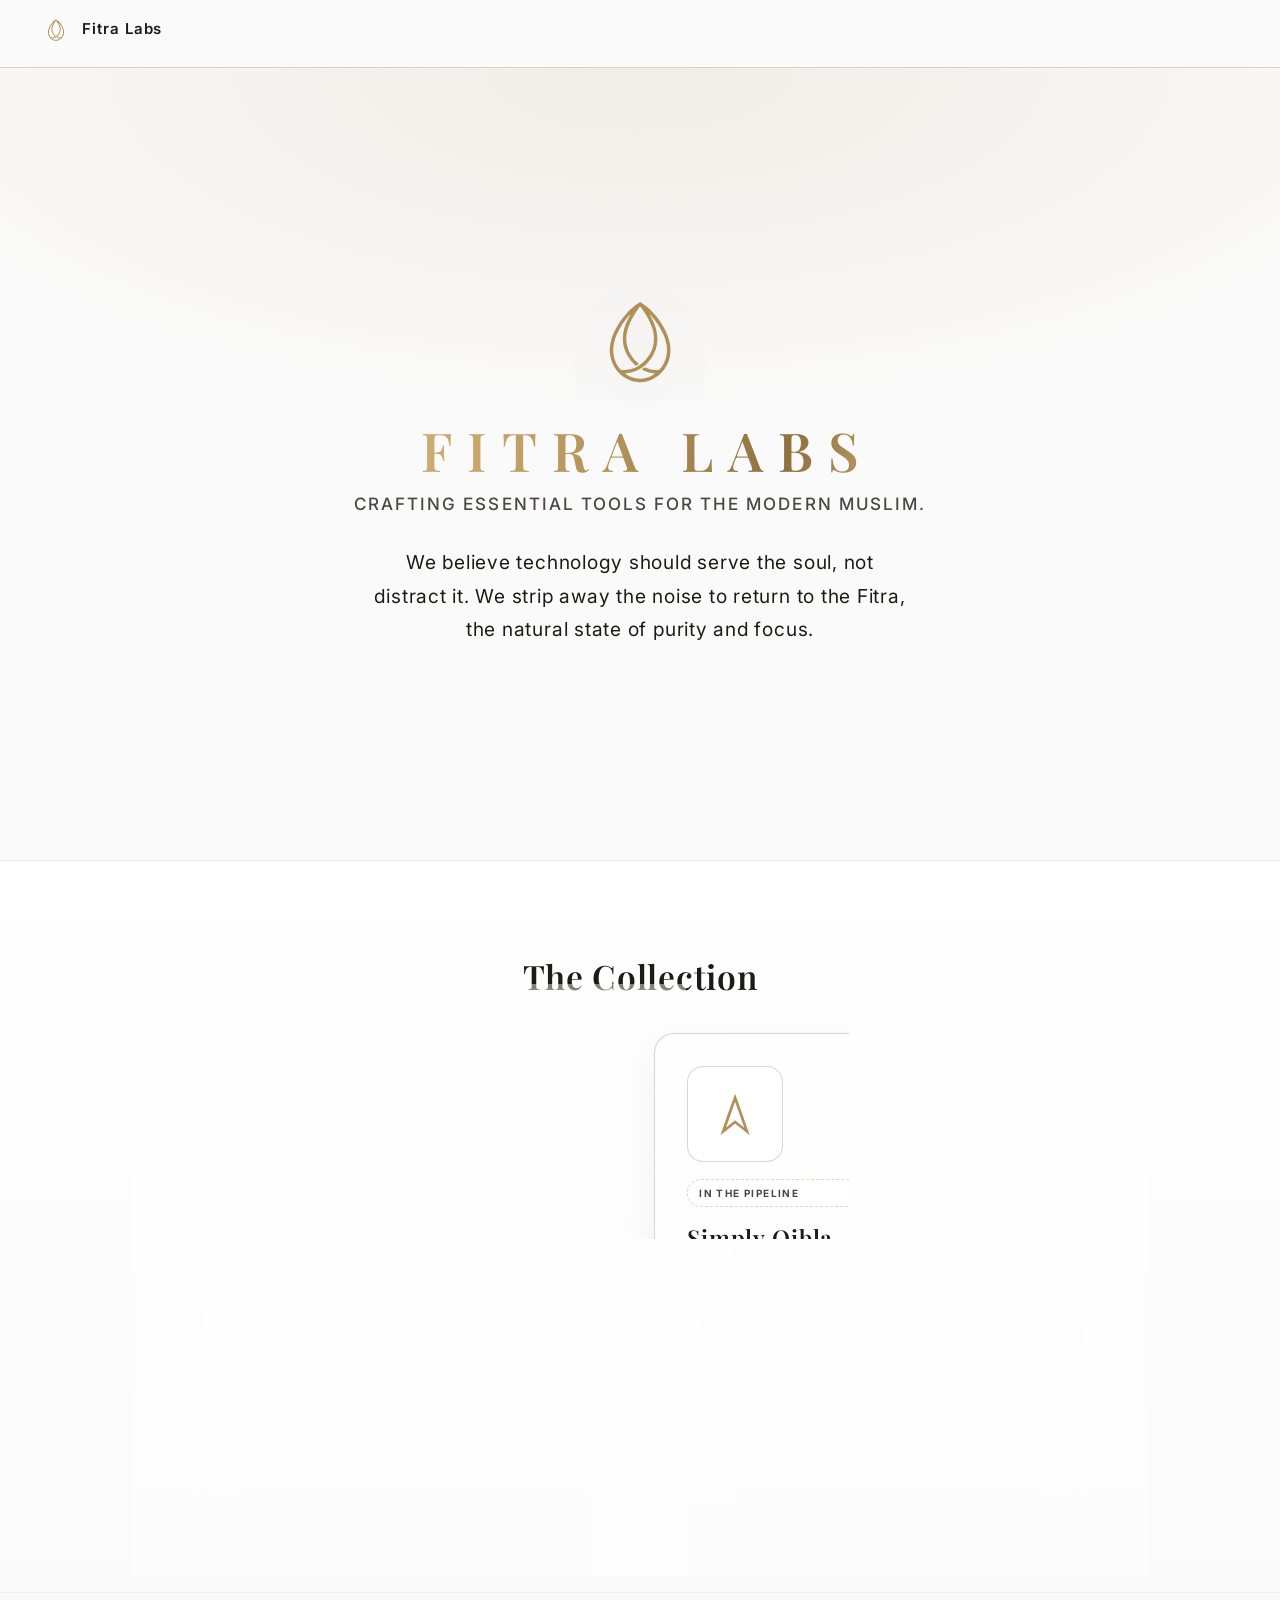
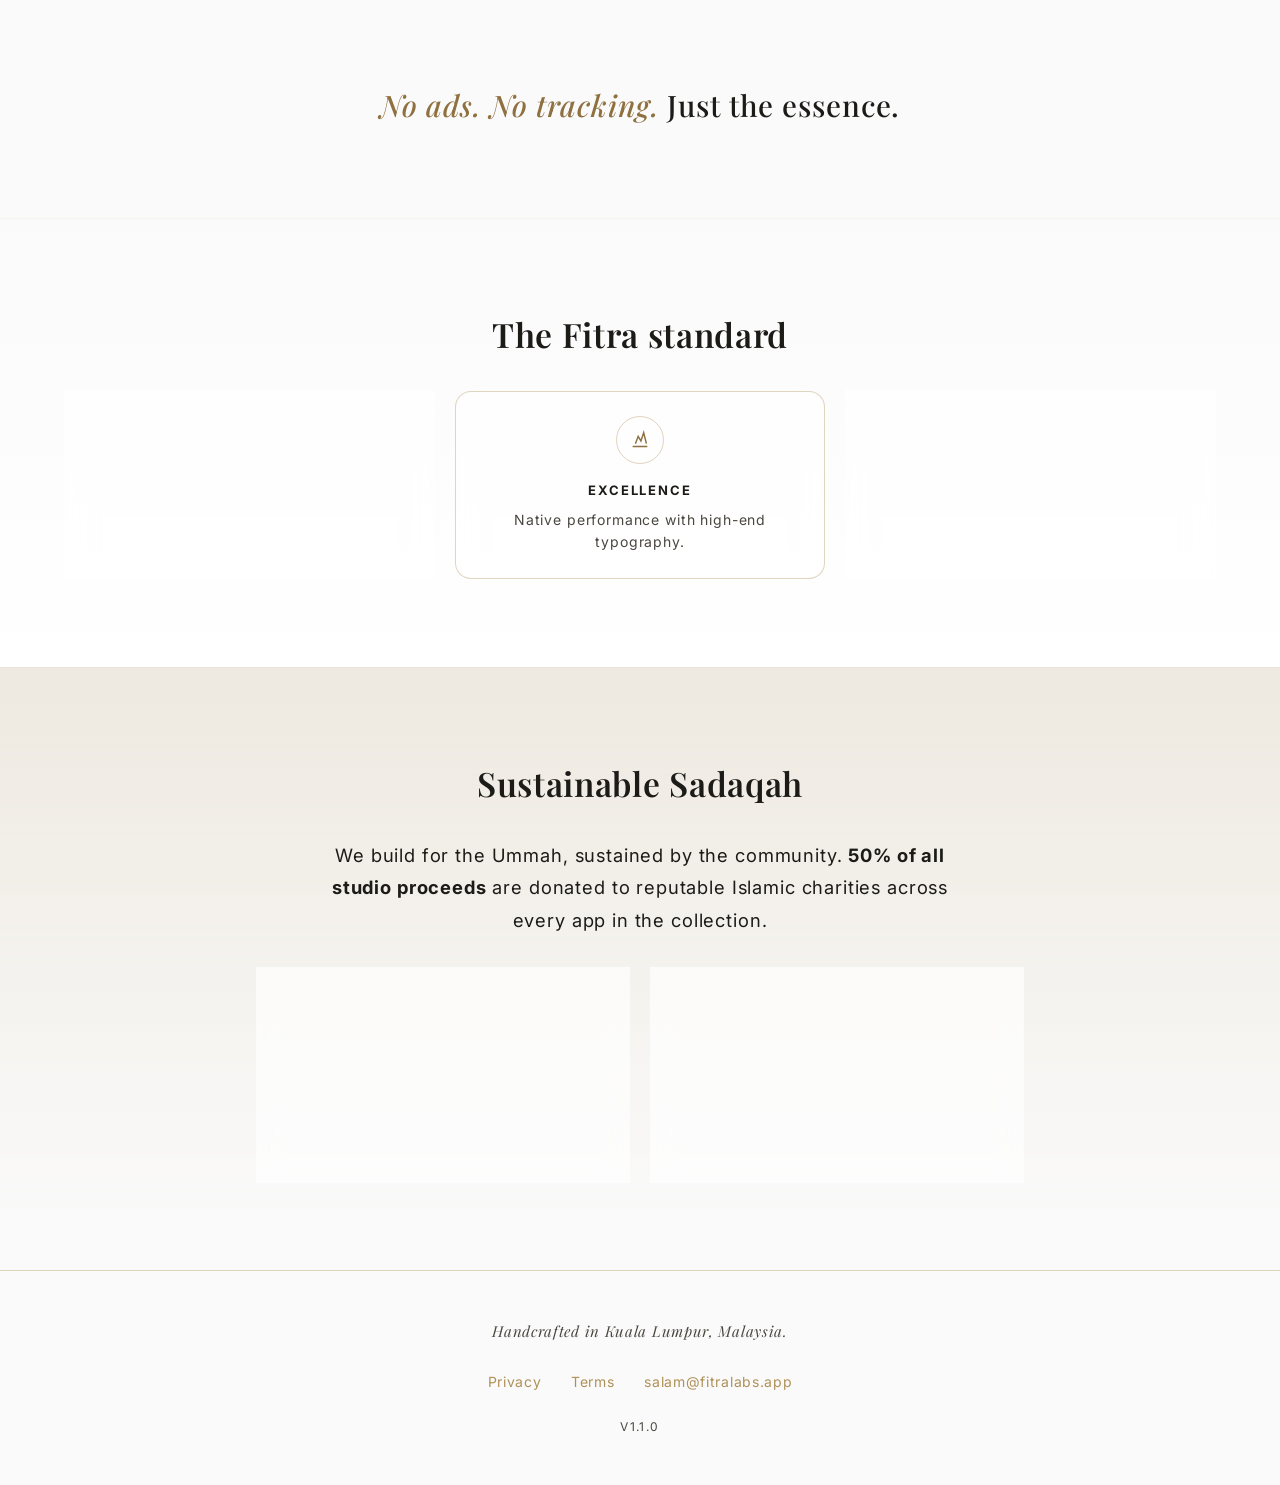
==== commit ffc8e7b7: "WIP: studio UI, Quran/Qibla assets, privacy, and collection polish. - Homepage collection: equal ico" ====
--- a/index.html
+++ b/index.html
@@ -3,7 +3,7 @@
   <head>
     <meta charset="utf-8">
     <meta name="viewport" content="width=device-width, initial-scale=1">
-    <meta name="description" content="Fitra Labs — a premium app studio. Essential tools for the modern Muslim: Simply Quran, Simply Qibla, and more. Sustainable Sadaqah: 50% of proceeds to charity.">
+    <meta name="description" content="Fitra Labs - a premium app studio. Essential tools for the modern Muslim: Simply Quran, Simply Qibla, and more. Sustainable Sadaqah: 50% of proceeds to charity.">
     <link rel="canonical" href="https://fitralabs.app/">
     <title>Fitra Labs</title>
     <link rel="icon" href="/assets/fitra_labs-mark.svg" type="image/svg+xml">
@@ -11,8 +11,8 @@
     <link rel="preconnect" href="https://fonts.googleapis.com">
     <link rel="preconnect" href="https://fonts.gstatic.com" crossorigin>
     <link href="https://fonts.googleapis.com/css2?family=Inter:wght@400;500;600&amp;family=Playfair+Display:ital,wght@0,500;0,600;1,500&amp;display=swap" rel="stylesheet">
-    <link rel="stylesheet" href="/base.css">
-    <link rel="stylesheet" href="/studio.css">
+    <link rel="stylesheet" href="/base.css?v=2">
+    <link rel="stylesheet" href="/studio.css?v=2">
   </head>
   <body class="page--studio">
     <a class="skip-link" href="#main">Skip to main content</a>
@@ -38,7 +38,7 @@
           <h1 id="studio-title" class="atelier-hero__title">Fitra Labs</h1>
           <p class="atelier-hero__tagline">Crafting Essential Tools for the Modern Muslim.</p>
           <p class="atelier-hero__mission">
-            We believe technology should serve the soul, not distract it. We strip away the noise to return to the Fitra—the natural state of purity and focus.
+            We believe technology should serve the soul, not distract it. We strip away the noise to return to the Fitra, the natural state of purity and focus.
           </p>
         </div>
       </section>
@@ -50,48 +50,49 @@
           <div class="collection__grid">
             <a class="collection-card" href="/quran/">
               <div class="collection-card__visual">
-                <img
-                  class="collection-card__icon"
-                  src="/assets/simply-quran-icon.png"
-                  width="72"
-                  height="72"
-                  decoding="async"
-                  alt=""
-                >
+                <div class="collection-card__icon-shell">
+                  <img
+                    class="collection-card__icon"
+                    src="/assets/simply-quran.svg"
+                    width="96"
+                    height="96"
+                    decoding="async"
+                    alt=""
+                  >
+                </div>
                 <div class="collection-card__thumb" aria-hidden="true">
-                  <span></span><span></span><span></span>
+                  <img src="/assets/simply-quran/screenshots/theme-light.png" width="220" height="392" loading="lazy" decoding="async" alt="">
+                  <img src="/assets/simply-quran/screenshots/theme-sepia.png" width="220" height="392" loading="lazy" decoding="async" alt="">
+                  <img src="/assets/simply-quran/screenshots/theme-dark.png" width="220" height="392" loading="lazy" decoding="async" alt="">
                 </div>
               </div>
               <span class="status-pill status-pill--live">Available now</span>
               <h3 class="collection-card__title">Simply Quran</h3>
               <p class="collection-card__desc">
-                A digital replacement for the physical Mushaf—dual script, fully offline, and tuned for deep reading.
+                A digital replacement for the physical Mushaf, dual script, fully offline, and tuned for deep reading.
               </p>
               <div class="collection-card__actions">
                 <span class="btn btn--secondary">Explore Simply Quran</span>
               </div>
             </a>
 
-            <article class="collection-card collection-card--muted" aria-labelledby="qibla-card-title">
+            <article class="collection-card collection-card--qibla" aria-labelledby="qibla-card-title">
               <div class="collection-card__visual" aria-hidden="true">
-                <svg
-                  class="collection-card__icon"
-                  xmlns="http://www.w3.org/2000/svg"
-                  viewBox="0 0 72 72"
-                  fill="none"
-                  width="72"
-                  height="72"
-                  aria-hidden="true"
-                >
-                  <circle cx="36" cy="36" r="30" stroke="#AF9058" stroke-width="2" opacity="0.45" />
-                  <path d="M36 12 L40 36 L36 34 L32 36 Z" fill="#AF9058" opacity="0.5" />
-                  <circle cx="36" cy="36" r="3" fill="#1C1B18" opacity="0.55" />
-                </svg>
+                <div class="collection-card__icon-shell collection-card__icon-shell--qibla">
+                  <img
+                    class="collection-card__icon"
+                    src="/assets/simply-qibla.svg?v=3"
+                    width="96"
+                    height="96"
+                    decoding="async"
+                    alt=""
+                  >
+                </div>
               </div>
               <span class="status-pill status-pill--muted">In the pipeline</span>
               <h3 id="qibla-card-title" class="collection-card__title">Simply Qibla</h3>
               <p class="collection-card__desc">
-                A minimalist compass for the Qibla—100% offline, ad-free, and private. In active development.
+                A minimalist compass for the Qibla, 100% offline, ad-free, and private. In active development.
               </p>
               <div class="collection-card__actions">
                 <span class="btn btn--ghost">Coming soon</span>
@@ -148,19 +149,19 @@
         <div class="section__inner">
           <h2 id="sadaqah-heading" class="section__title">Sustainable Sadaqah</h2>
           <p class="sadaqah-intro">
-            We build for the Ummah, sustained by the community. <strong>50% of all studio proceeds</strong> are donated to reputable Islamic charities—across every app in the collection.
+            We build for the Ummah, sustained by the community. <strong>50% of all studio proceeds</strong> are donated to reputable Islamic charities across every app in the collection.
           </p>
           <div class="sadaqah-split">
             <div class="sadaqah-split__half">
               <h3>Studio (50%)</h3>
               <p>
-                Half of net proceeds fund engineering, typography, accessibility, and the long-term care of each product—so the tools you rely on stay fast, calm, and worthy of daily use.
+                Half of net proceeds fund engineering, typography, accessibility, and the long-term care of each product, so the tools you rely on stay fast, calm, and worthy of daily use.
               </p>
             </div>
             <div class="sadaqah-split__half">
               <h3>Charity (50%)</h3>
               <p>
-                The other half flows to vetted Islamic charities—humanitarian relief, education, and community support—turning every download into shared barakah beyond the screen.
+                The other half flows to vetted Islamic charities, humanitarian relief, education, and community support, turning every download into shared barakah beyond the screen.
               </p>
             </div>
           </div>
--- a/base.css
+++ b/base.css
@@ -178,8 +178,9 @@
   font-family: "Playfair Display", Georgia, serif;
   font-weight: 600;
   font-size: clamp(2.35rem, 7.5vw, 3.5rem);
-  line-height: 1.08;
+  line-height: 1.2;
   letter-spacing: 0.02em;
+  padding-bottom: 0.1em;
   background: linear-gradient(
     105deg,
     var(--gold-highlight) 0%,
--- a/studio.css
+++ b/studio.css
@@ -126,7 +126,7 @@
 
 @media (min-width: 800px) {
   .collection__grid {
-    grid-template-columns: 1fr 1fr;
+    grid-template-columns: minmax(0, 1fr) minmax(0, 1fr);
   }
 }
 
@@ -146,6 +146,8 @@
     transform 0.25s ease,
     box-shadow 0.25s ease,
     border-color 0.25s ease;
+  min-width: 0;
+  height: 100%;
 }
 
 @supports (backdrop-filter: blur(16px)) {
@@ -176,11 +178,37 @@
   margin-bottom: 1.1rem;
 }
 
+.collection-card__icon-shell {
+  width: 96px;
+  height: 96px;
+  box-sizing: border-box;
+  flex-shrink: 0;
+  border-radius: 16px;
+  background: #fff;
+  border: 1px solid var(--gold-line);
+  padding: 0.18rem;
+  overflow: hidden;
+  display: flex;
+  align-items: center;
+  justify-content: center;
+}
+
 .collection-card__icon {
-  width: clamp(3.5rem, 12vw, 4.5rem);
-  height: auto;
-  border-radius: 14px;
-  box-shadow: var(--shadow-soft);
+  display: block;
+  width: 100%;
+  height: 100%;
+  object-fit: contain;
+  object-position: center;
+  border: none;
+  padding: 0;
+  border-radius: 0;
+  box-sizing: border-box;
+}
+
+/* Wider Qibla viewBox: zoom artwork inside the same 96×96 shell as Quran */
+.collection-card__icon-shell--qibla .collection-card__icon {
+  transform: scale(1.22);
+  transform-origin: center center;
 }
 
 .collection-card__thumb {
@@ -189,23 +217,14 @@
   margin-top: 0.5rem;
 }
 
-.collection-card__thumb span {
+.collection-card__thumb img {
   flex: 1;
-  height: 2.75rem;
+  height: 3.65rem;
+  aspect-ratio: 9 / 16;
   border-radius: 6px;
   border: 1px solid var(--gold-line);
-}
-
-.collection-card__thumb span:nth-child(1) {
-  background: linear-gradient(145deg, #fff, #f4f1ea);
-}
-
-.collection-card__thumb span:nth-child(2) {
-  background: linear-gradient(145deg, #f6ead4, #dcc9a0);
-}
-
-.collection-card__thumb span:nth-child(3) {
-  background: linear-gradient(145deg, #3a3836, #141312);
+  object-fit: cover;
+  display: block;
 }
 
 .collection-card__title {
@@ -232,8 +251,8 @@
   opacity: 0.92;
 }
 
-.collection-card--muted .collection-card__visual svg {
-  opacity: 0.55;
+.collection-card--muted .collection-card__visual img {
+  opacity: 0.78;
 }
 
 /* —— Zen manifesto strip —— */
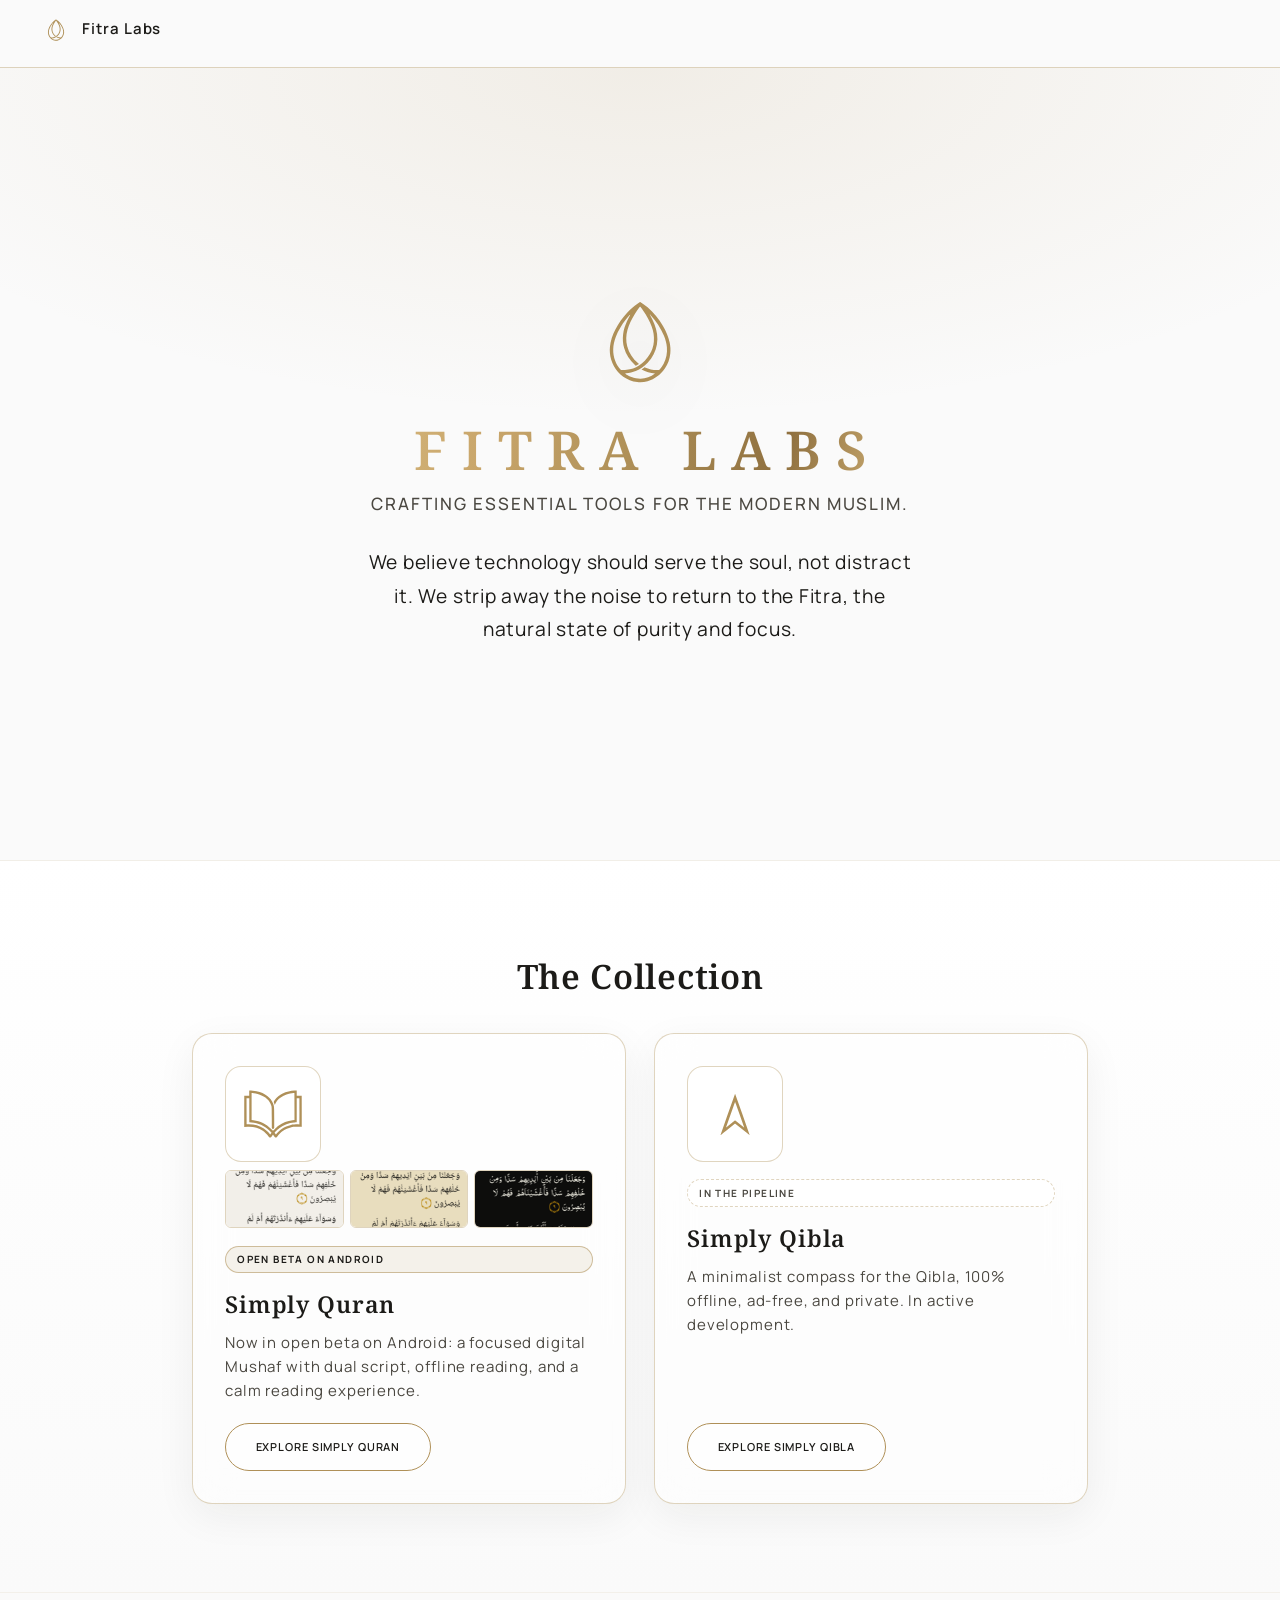
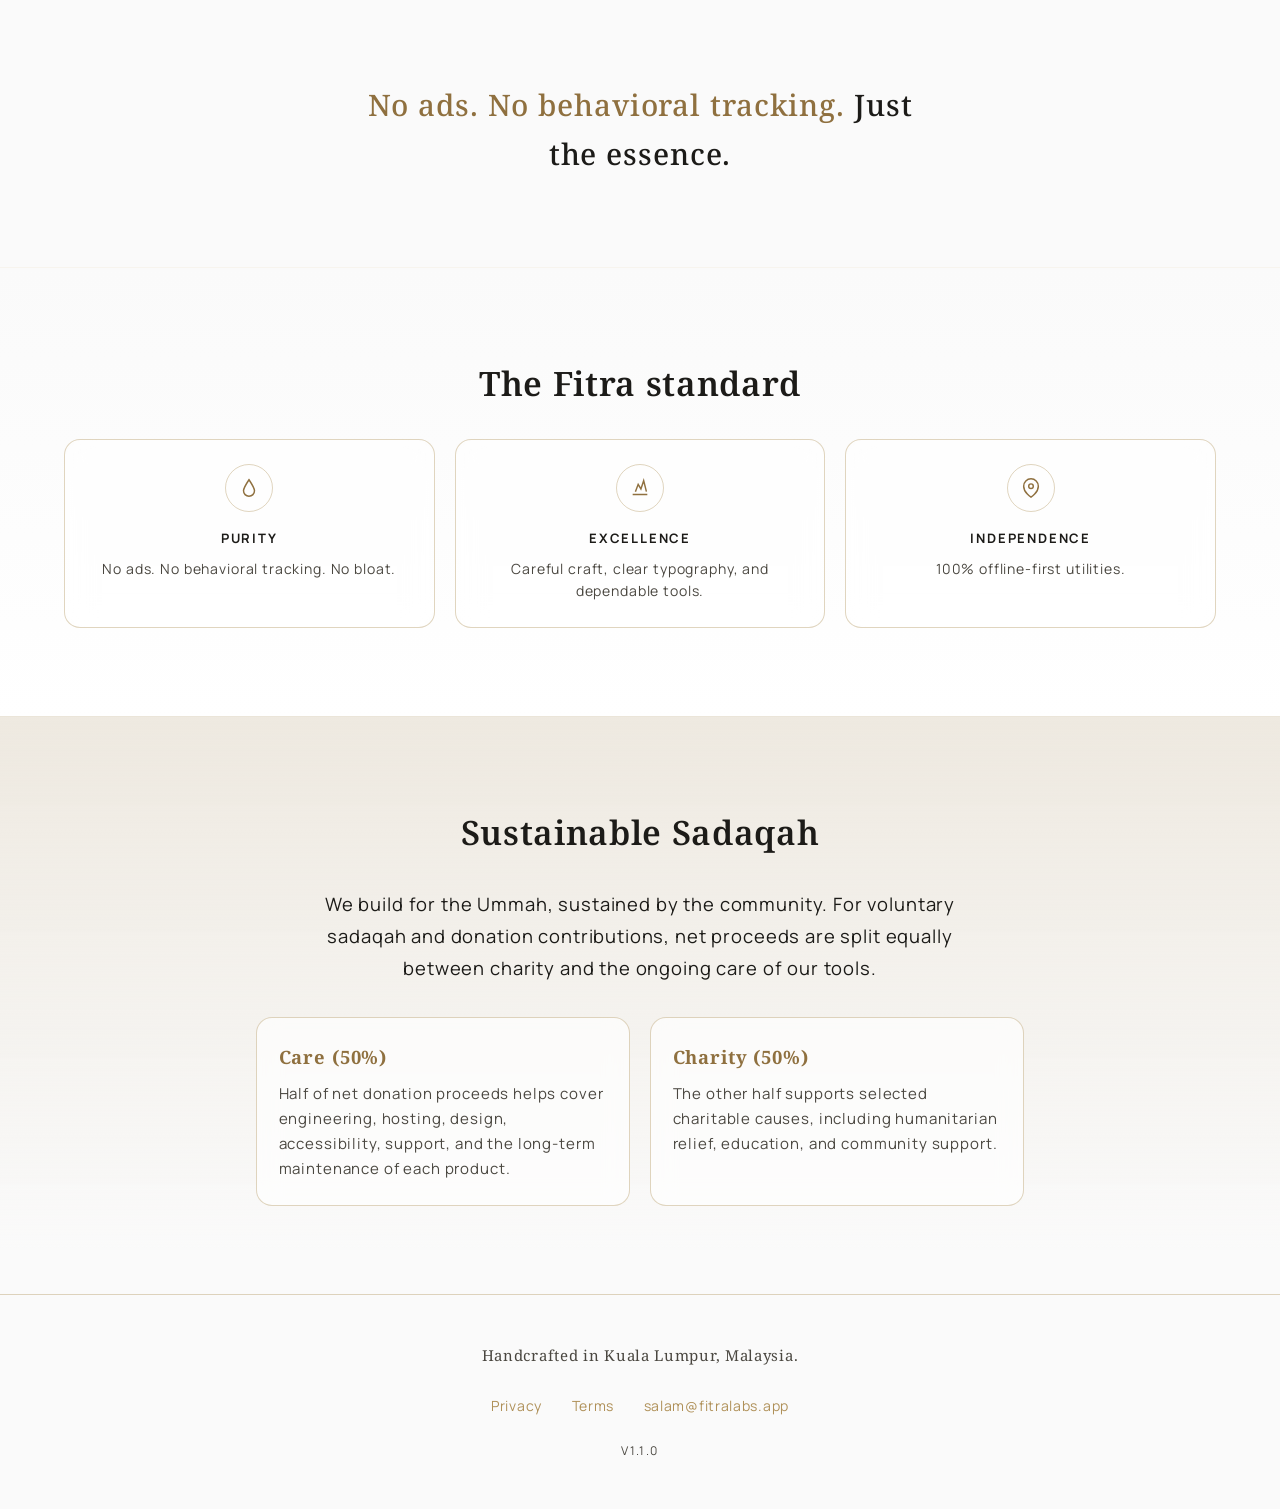
==== commit 30e9608a: "Polish Fitra Labs launch site" ====
--- a/index.html
+++ b/index.html
@@ -3,14 +3,13 @@
   <head>
     <meta charset="utf-8">
     <meta name="viewport" content="width=device-width, initial-scale=1">
-    <meta name="description" content="Fitra Labs - a premium app studio. Essential tools for the modern Muslim: Simply Quran, Simply Qibla, and more. Sustainable Sadaqah: 50% of proceeds to charity.">
+    <meta name="description" content="Fitra Labs builds focused Islamic tools for the modern Muslim, including Simply Quran and Simply Qibla, with no ads and no behavioral tracking.">
+    <meta http-equiv="Content-Security-Policy" content="default-src 'self'; img-src 'self' data:; style-src 'self'; font-src 'self'; object-src 'none'; base-uri 'self'; form-action 'self'; frame-ancestors 'none'">
+    <meta name="referrer" content="strict-origin-when-cross-origin">
     <link rel="canonical" href="https://fitralabs.app/">
     <title>Fitra Labs</title>
     <link rel="icon" href="/assets/fitra_labs-mark.svg" type="image/svg+xml">
     <link rel="icon" href="/assets/fitra-labs-mark.png" type="image/png" sizes="any">
-    <link rel="preconnect" href="https://fonts.googleapis.com">
-    <link rel="preconnect" href="https://fonts.gstatic.com" crossorigin>
-    <link href="https://fonts.googleapis.com/css2?family=Inter:wght@400;500;600&amp;family=Playfair+Display:ital,wght@0,500;0,600;1,500&amp;display=swap" rel="stylesheet">
     <link rel="stylesheet" href="/base.css?v=2">
     <link rel="stylesheet" href="/studio.css?v=2">
   </head>
@@ -61,22 +60,22 @@
                   >
                 </div>
                 <div class="collection-card__thumb" aria-hidden="true">
-                  <img src="/assets/simply-quran/screenshots/theme-light.png" width="220" height="392" loading="lazy" decoding="async" alt="">
-                  <img src="/assets/simply-quran/screenshots/theme-sepia.png" width="220" height="392" loading="lazy" decoding="async" alt="">
-                  <img src="/assets/simply-quran/screenshots/theme-dark.png" width="220" height="392" loading="lazy" decoding="async" alt="">
+                  <img src="/assets/simply-quran/thumbs/theme-light.png" width="220" height="392" loading="lazy" decoding="async" alt="">
+                  <img src="/assets/simply-quran/thumbs/theme-sepia.png" width="220" height="392" loading="lazy" decoding="async" alt="">
+                  <img src="/assets/simply-quran/thumbs/theme-dark.png" width="220" height="392" loading="lazy" decoding="async" alt="">
                 </div>
               </div>
-              <span class="status-pill status-pill--live">Available now</span>
+              <span class="status-pill status-pill--live">Open beta on Android</span>
               <h3 class="collection-card__title">Simply Quran</h3>
               <p class="collection-card__desc">
-                A digital replacement for the physical Mushaf, dual script, fully offline, and tuned for deep reading.
+                Now in open beta on Android: a focused digital Mushaf with dual script, offline reading, and a calm reading experience.
               </p>
               <div class="collection-card__actions">
                 <span class="btn btn--secondary">Explore Simply Quran</span>
               </div>
             </a>
 
-            <article class="collection-card collection-card--qibla" aria-labelledby="qibla-card-title">
+            <a class="collection-card collection-card--qibla" href="/qibla/" aria-labelledby="qibla-card-title">
               <div class="collection-card__visual" aria-hidden="true">
                 <div class="collection-card__icon-shell collection-card__icon-shell--qibla">
                   <img
@@ -95,9 +94,9 @@
                 A minimalist compass for the Qibla, 100% offline, ad-free, and private. In active development.
               </p>
               <div class="collection-card__actions">
-                <span class="btn btn--ghost">Coming soon</span>
+                <span class="btn btn--secondary">Explore Simply Qibla</span>
               </div>
-            </article>
+            </a>
           </div>
         </div>
       </section>
@@ -105,7 +104,7 @@
       <section class="section section--zen" aria-labelledby="zen-heading">
         <div class="section__inner section__inner--narrow">
           <h2 id="zen-heading" class="visually-hidden">The Fitra manifesto</h2>
-          <p class="zen-line"><em>No ads.</em> <em>No tracking.</em> Just the essence.</p>
+          <p class="zen-line"><em>No ads.</em> <em>No behavioral tracking.</em> Just the essence.</p>
         </div>
       </section>
 
@@ -120,7 +119,7 @@
                 </svg>
               </div>
               <h3>Purity</h3>
-              <p>No ads. No tracking. No bloat.</p>
+              <p>No ads. No behavioral tracking. No bloat.</p>
             </li>
             <li class="values-grid__item">
               <div class="values-grid__icon" aria-hidden="true">
@@ -129,7 +128,7 @@
                 </svg>
               </div>
               <h3>Excellence</h3>
-              <p>Native performance with high-end typography.</p>
+              <p>Careful craft, clear typography, and dependable tools.</p>
             </li>
             <li class="values-grid__item">
               <div class="values-grid__icon" aria-hidden="true">
@@ -149,19 +148,19 @@
         <div class="section__inner">
           <h2 id="sadaqah-heading" class="section__title">Sustainable Sadaqah</h2>
           <p class="sadaqah-intro">
-            We build for the Ummah, sustained by the community. <strong>50% of all studio proceeds</strong> are donated to reputable Islamic charities across every app in the collection.
+            We build for the Ummah, sustained by the community. For voluntary sadaqah and donation contributions, net proceeds are split equally between charity and the ongoing care of our tools.
           </p>
           <div class="sadaqah-split">
             <div class="sadaqah-split__half">
-              <h3>Studio (50%)</h3>
+              <h3>Care (50%)</h3>
               <p>
-                Half of net proceeds fund engineering, typography, accessibility, and the long-term care of each product, so the tools you rely on stay fast, calm, and worthy of daily use.
+                Half of net donation proceeds helps cover engineering, hosting, design, accessibility, support, and the long-term maintenance of each product.
               </p>
             </div>
             <div class="sadaqah-split__half">
               <h3>Charity (50%)</h3>
               <p>
-                The other half flows to vetted Islamic charities, humanitarian relief, education, and community support, turning every download into shared barakah beyond the screen.
+                The other half supports selected charitable causes, including humanitarian relief, education, and community support.
               </p>
             </div>
           </div>
--- a/base.css
+++ b/base.css
@@ -1,3 +1,27 @@
+@font-face {
+  font-family: "Manrope";
+  src: url("/assets/fonts/manrope-variable.woff2") format("woff2-variations");
+  font-weight: 200 800;
+  font-style: normal;
+  font-display: swap;
+}
+
+@font-face {
+  font-family: "Noto Serif";
+  src: url("/assets/fonts/noto-serif-variable.woff2") format("woff2-variations");
+  font-weight: 100 900;
+  font-style: normal;
+  font-display: swap;
+}
+
+@font-face {
+  font-family: "Noto Serif";
+  src: url("/assets/fonts/noto-serif-variable.woff2") format("woff2-variations");
+  font-weight: 100 900;
+  font-style: italic;
+  font-display: swap;
+}
+
 /* Fitra Labs — shared brand foundation (all pages) */
 :root {
   --paper: #fafafa;
@@ -9,6 +33,8 @@
   --gold-line: rgba(175, 144, 88, 0.38);
   --gold-soft: rgba(175, 144, 88, 0.14);
   --shadow-soft: 0 12px 40px rgba(28, 27, 24, 0.06);
+  --font-sans: "Manrope", -apple-system, BlinkMacSystemFont, "Segoe UI", Roboto, "Helvetica Neue", Arial, sans-serif;
+  --font-serif: "Noto Serif", Iowan Old Style, Palatino Linotype, Book Antiqua, Georgia, "Times New Roman", serif;
 }
 
 *,
@@ -36,7 +62,7 @@
   flex-direction: column;
   background: var(--paper);
   color: var(--ink);
-  font-family: Inter, system-ui, -apple-system, "Segoe UI", Roboto, "Helvetica Neue", Arial, sans-serif;
+  font-family: var(--font-sans);
   font-size: 1.0625rem;
   line-height: 1.65;
   font-weight: 400;
@@ -175,7 +201,7 @@
 
 .hero__title {
   margin: 1rem 0 0.85rem;
-  font-family: "Playfair Display", Georgia, serif;
+  font-family: var(--font-serif);
   font-weight: 600;
   font-size: clamp(2.35rem, 7.5vw, 3.5rem);
   line-height: 1.2;
@@ -363,7 +389,7 @@
 
 .section__title {
   margin: 0 0 1.75rem;
-  font-family: "Playfair Display", Georgia, serif;
+  font-family: var(--font-serif);
   font-size: clamp(1.65rem, 4vw, 2.1rem);
   font-weight: 600;
   letter-spacing: 0.02em;
@@ -373,7 +399,7 @@
 
 .manifesto__text {
   margin: 0;
-  font-family: "Playfair Display", Georgia, serif;
+  font-family: var(--font-serif);
   font-size: clamp(1.2rem, 3.2vw, 1.55rem);
   line-height: 1.75;
   font-weight: 500;
@@ -405,7 +431,7 @@
 
 .footer__sanad {
   margin: 0 0 1rem;
-  font-family: "Playfair Display", Georgia, serif;
+  font-family: var(--font-serif);
   font-style: italic;
   font-size: 0.9375rem;
   color: var(--ink-muted);
@@ -482,7 +508,7 @@
 
 .legal h1 {
   margin: 0 0 0.25rem;
-  font-family: "Playfair Display", Georgia, serif;
+  font-family: var(--font-serif);
   font-size: clamp(1.5rem, 4vw, 1.85rem);
   font-weight: 600;
   letter-spacing: 0.02em;
--- a/studio.css
+++ b/studio.css
@@ -27,7 +27,7 @@
 
 .atelier-hero__title {
   margin: 0 0 0.75rem;
-  font-family: "Playfair Display", Georgia, serif;
+  font-family: var(--font-serif);
   font-weight: 600;
   font-size: clamp(2.25rem, 7vw, 3.35rem);
   line-height: 1.05;
@@ -57,7 +57,7 @@
 
 .atelier-hero__tagline {
   margin: 0 0 1.75rem;
-  font-family: Inter, system-ui, sans-serif;
+  font-family: var(--font-sans);
   font-size: clamp(0.9375rem, 2.2vw, 1.0625rem);
   font-weight: 500;
   letter-spacing: 0.12em;
@@ -229,7 +229,7 @@
 
 .collection-card__title {
   margin: 0 0 0.5rem;
-  font-family: "Playfair Display", Georgia, serif;
+  font-family: var(--font-serif);
   font-size: 1.45rem;
   font-weight: 600;
   color: var(--ink);
@@ -264,7 +264,7 @@
 .zen-line {
   margin: 0 auto;
   max-width: 36rem;
-  font-family: "Playfair Display", Georgia, serif;
+  font-family: var(--font-serif);
   font-size: clamp(1.35rem, 4vw, 1.85rem);
   font-weight: 500;
   line-height: 1.65;
@@ -385,7 +385,7 @@
 
 .sadaqah-split__half h3 {
   margin: 0 0 0.65rem;
-  font-family: "Playfair Display", Georgia, serif;
+  font-family: var(--font-serif);
   font-size: 1.15rem;
   color: var(--gold-deep);
 }
